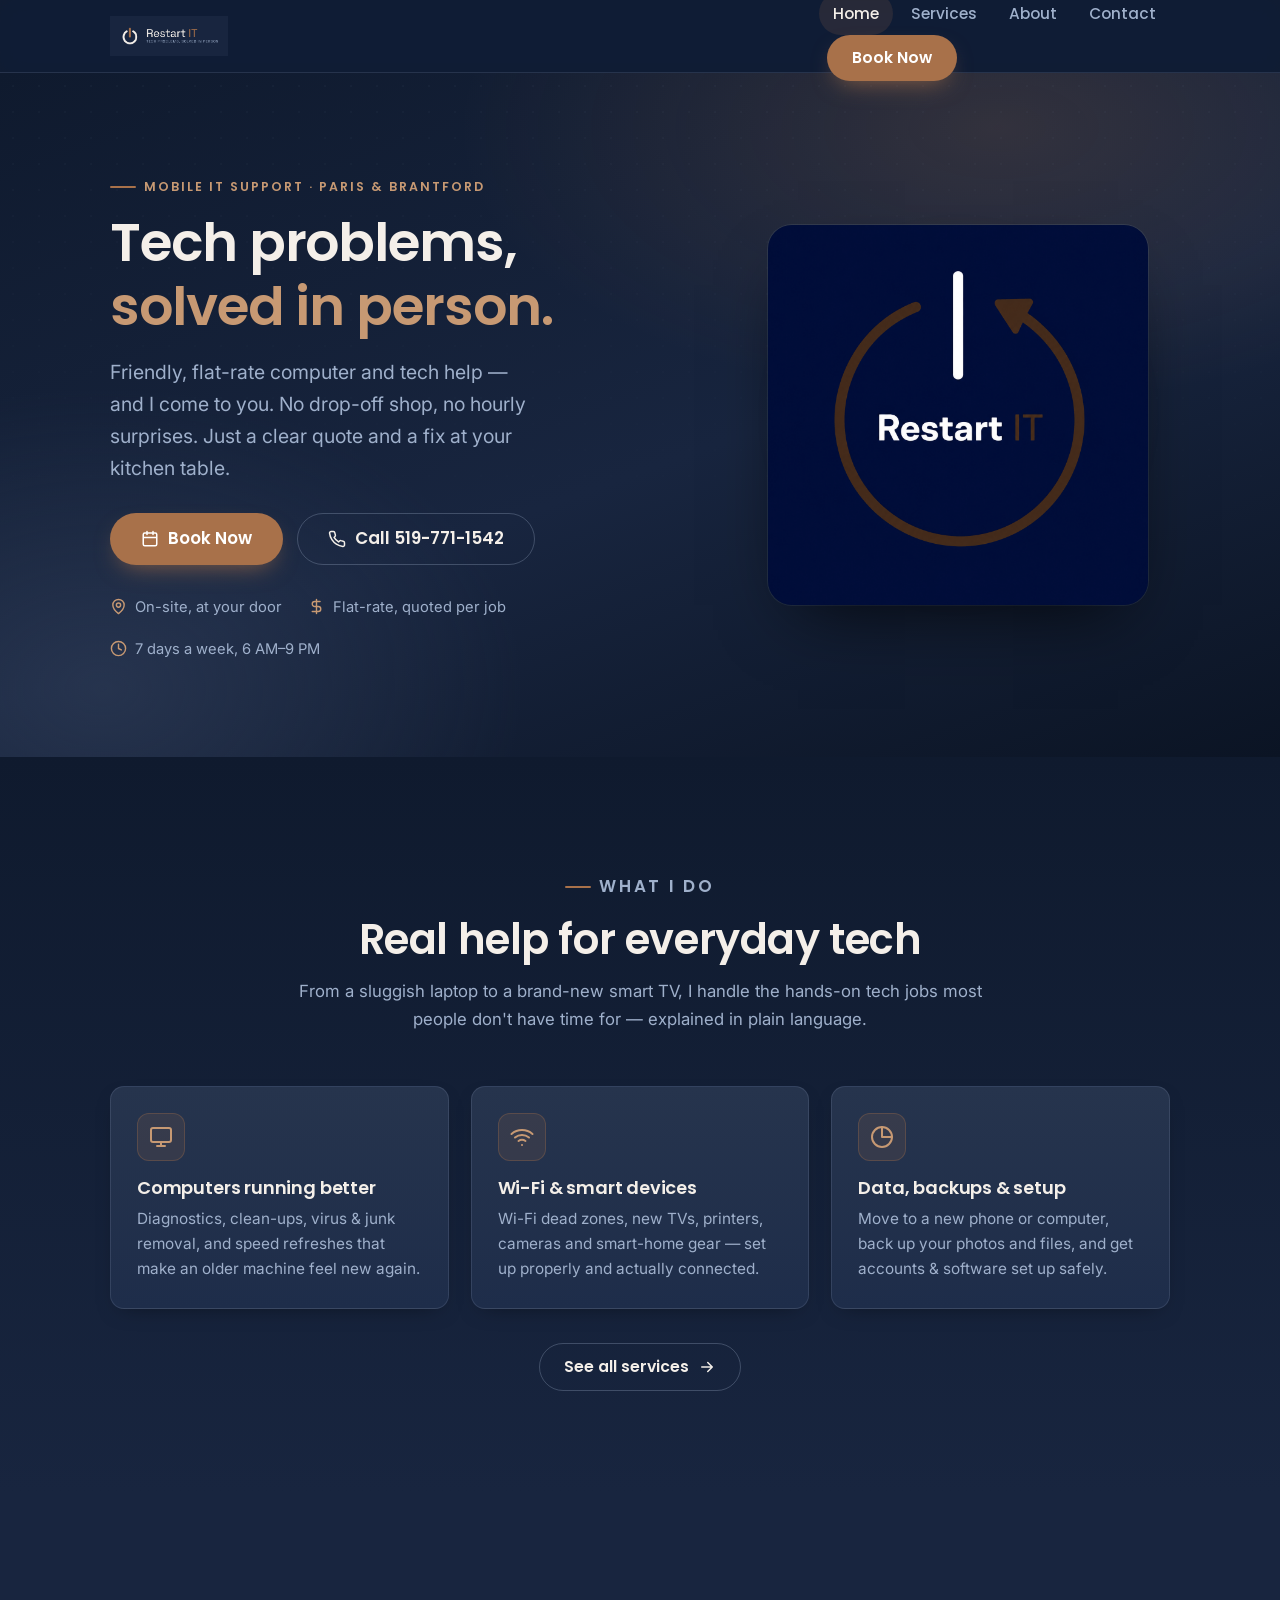
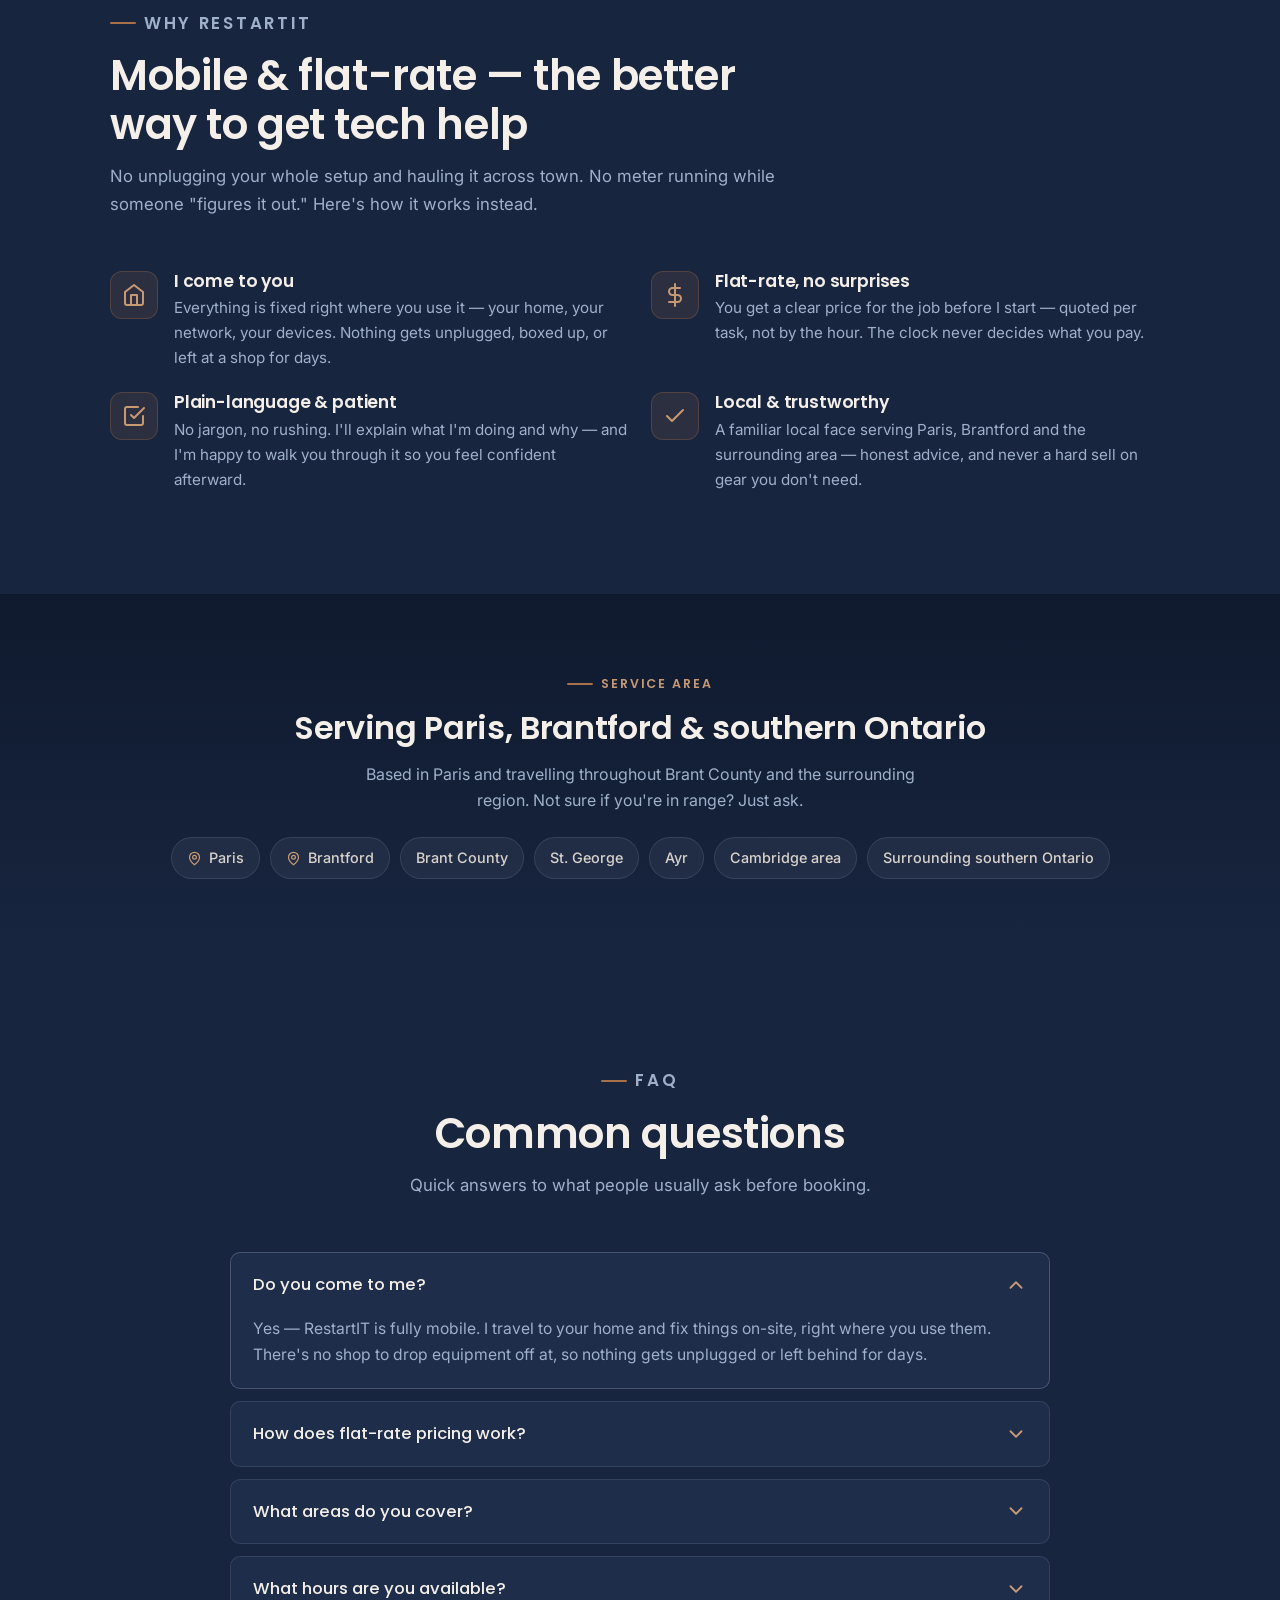
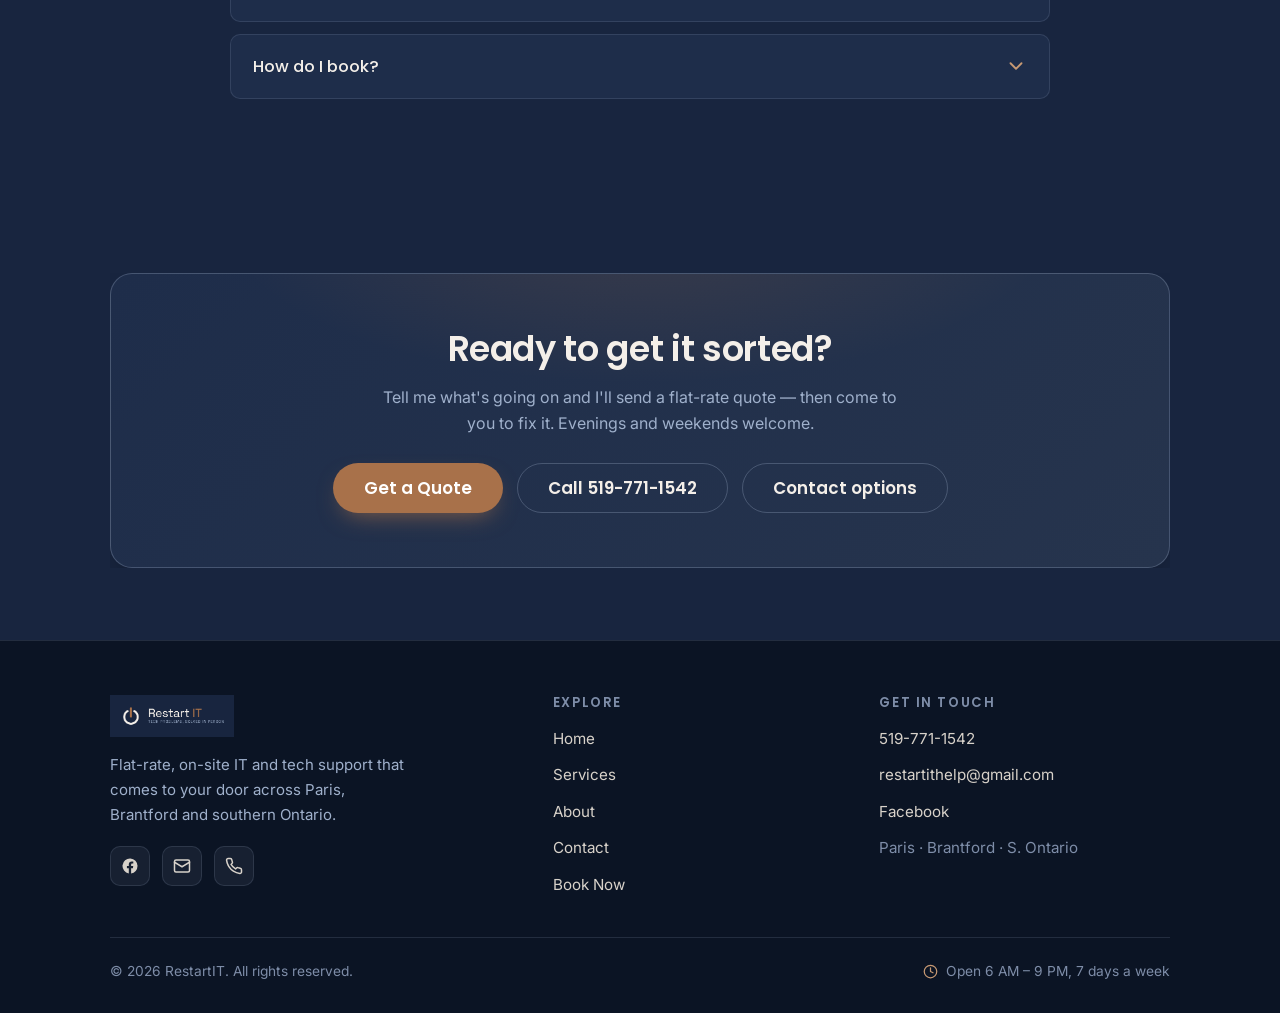
==== index.html @ b4e5be7c "Rebuild RestartIT as a responsive multi-page static site Expand the single-page placeholder into Hom" ====
<!DOCTYPE html>
<html lang="en">
<head>
  <meta charset="UTF-8" />
  <meta name="viewport" content="width=device-width, initial-scale=1.0" />
  <title>RestartIT — Mobile IT Support in Paris, Brantford &amp; Southern Ontario</title>
  <meta name="description" content="RestartIT brings flat-rate, on-site computer and tech help to your door across Paris, Brantford and southern Ontario. No drop-off shop — tech problems, solved in person." />
  <meta name="theme-color" content="#18253F" />
  <link rel="canonical" href="https://restartithelp.ca/" />

  <!-- Icons -->
  <link rel="icon" type="image/png" sizes="32x32" href="assets/favicon-32.png" />
  <link rel="icon" type="image/png" sizes="64x64" href="assets/favicon-64.png" />
  <link rel="apple-touch-icon" href="assets/apple-touch-icon.png" />

  <!-- Social -->
  <meta property="og:type" content="website" />
  <meta property="og:title" content="RestartIT — Tech problems, solved in person" />
  <meta property="og:description" content="Flat-rate, mobile IT support across Paris, Brantford and southern Ontario. I come to you." />
  <meta property="og:url" content="https://restartithelp.ca/" />
  <meta property="og:image" content="https://restartithelp.ca/assets/og-image.png" />
  <meta name="twitter:card" content="summary_large_image" />

  <!-- Fonts -->
  <link rel="preconnect" href="https://fonts.googleapis.com" />
  <link rel="preconnect" href="https://fonts.gstatic.com" crossorigin />
  <link href="https://fonts.googleapis.com/css2?family=Inter:wght@400;500;600&family=Poppins:wght@500;600;700&display=swap" rel="stylesheet" />

  <link rel="stylesheet" href="css/styles.css" />

  <!-- Local business structured data -->
  <script type="application/ld+json">
  {
    "@context": "https://schema.org",
    "@type": "LocalBusiness",
    "name": "RestartIT",
    "image": "https://restartithelp.ca/assets/og-image.png",
    "url": "https://restartithelp.ca/",
    "telephone": "+1-519-771-1542",
    "email": "restartithelp@gmail.com",
    "priceRange": "Flat-rate, quoted per job",
    "description": "Mobile, on-site residential IT and tech support serving Paris, Brantford and surrounding southern Ontario.",
    "areaServed": ["Paris, Ontario", "Brantford, Ontario", "Brant County", "Southern Ontario"],
    "openingHoursSpecification": {
      "@type": "OpeningHoursSpecification",
      "dayOfWeek": ["Monday","Tuesday","Wednesday","Thursday","Friday","Saturday","Sunday"],
      "opens": "06:00",
      "closes": "21:00"
    },
    "sameAs": ["https://www.facebook.com/profile.php?id=61590920739980"]
  }
  </script>
</head>
<body>
  <a class="skip-link" href="#main">Skip to content</a>

  <!-- ============ HEADER ============ -->
  <header class="site-header">
    <div class="container">
      <nav class="nav" data-nav aria-label="Primary">
        <a class="nav__brand" href="index.html" aria-label="RestartIT home">
          <img src="assets/logo-horizontal.png" alt="RestartIT" />
        </a>
        <button class="nav__toggle" aria-label="Toggle menu" aria-expanded="false" aria-controls="nav-menu">
          <svg class="icon-open" viewBox="0 0 24 24" fill="none" stroke="currentColor" stroke-width="2" stroke-linecap="round"><path d="M4 7h16M4 12h16M4 17h16"/></svg>
          <svg class="icon-close" viewBox="0 0 24 24" fill="none" stroke="currentColor" stroke-width="2" stroke-linecap="round"><path d="M6 6l12 12M18 6L6 18"/></svg>
        </button>
        <div class="nav__menu" id="nav-menu">
          <div class="nav__links">
            <a href="index.html" aria-current="page">Home</a>
            <a href="services.html">Services</a>
            <a href="about.html">About</a>
            <a href="contact.html">Contact</a>
          </div>
          <div class="nav__cta">
            <a class="btn btn--primary" href="https://forms.gle/L2N94EabjLBqyMtm6" target="_blank" rel="noopener">Book Now</a>
          </div>
        </div>
      </nav>
    </div>
  </header>

  <main id="main">
    <!-- ============ HERO ============ -->
    <section class="hero">
      <div class="container">
        <div class="hero__grid">
          <div class="hero__copy">
            <p class="eyebrow reveal">Mobile IT support · Paris &amp; Brantford</p>
            <h1 class="reveal" data-delay="1">Tech problems, <span class="accent">solved in person.</span></h1>
            <p class="hero__lead reveal" data-delay="2">
              Friendly, flat-rate computer and tech help — and I come to you.
              No drop-off shop, no hourly surprises. Just a clear quote and a fix at your kitchen table.
            </p>
            <div class="btn-row reveal" data-delay="2">
              <a class="btn btn--primary btn--lg" href="https://forms.gle/L2N94EabjLBqyMtm6" target="_blank" rel="noopener">
                <svg viewBox="0 0 24 24" fill="none" stroke="currentColor" stroke-width="2" stroke-linecap="round" stroke-linejoin="round"><path d="M8 2v4M16 2v4M3 10h18M5 4h14a2 2 0 0 1 2 2v13a2 2 0 0 1-2 2H5a2 2 0 0 1-2-2V6a2 2 0 0 1 2-2z"/></svg>
                Book Now
              </a>
              <a class="btn btn--ghost btn--lg" href="tel:+15197711542">
                <svg viewBox="0 0 24 24" fill="none" stroke="currentColor" stroke-width="2" stroke-linecap="round" stroke-linejoin="round"><path d="M22 16.9v3a2 2 0 0 1-2.2 2 19.8 19.8 0 0 1-8.6-3.1 19.5 19.5 0 0 1-6-6 19.8 19.8 0 0 1-3.1-8.7A2 2 0 0 1 4.1 2h3a2 2 0 0 1 2 1.7c.1 1 .4 1.9.7 2.8a2 2 0 0 1-.5 2.1L8.1 9.9a16 16 0 0 0 6 6l1.3-1.3a2 2 0 0 1 2.1-.4c.9.3 1.8.6 2.8.7a2 2 0 0 1 1.7 2z"/></svg>
                Call 519-771-1542
              </a>
            </div>
            <div class="hero__meta reveal" data-delay="3">
              <span><svg viewBox="0 0 24 24" fill="none" stroke="currentColor" stroke-width="2" stroke-linecap="round" stroke-linejoin="round"><path d="M20 10c0 6-8 12-8 12s-8-6-8-12a8 8 0 0 1 16 0z"/><circle cx="12" cy="10" r="3"/></svg> On-site, at your door</span>
              <span><svg viewBox="0 0 24 24" fill="none" stroke="currentColor" stroke-width="2" stroke-linecap="round" stroke-linejoin="round"><path d="M12 2v20M17 5H9.5a3.5 3.5 0 0 0 0 7h5a3.5 3.5 0 0 1 0 7H6"/></svg> Flat-rate, quoted per job</span>
              <span><svg viewBox="0 0 24 24" fill="none" stroke="currentColor" stroke-width="2" stroke-linecap="round" stroke-linejoin="round"><circle cx="12" cy="12" r="10"/><path d="M12 6v6l4 2"/></svg> 7 days a week, 6 AM–9 PM</span>
            </div>
          </div>
          <div class="hero__art reveal" data-delay="2">
            <div class="hero__logo">
              <img src="assets/logo-square.png" alt="RestartIT logo — a restart symbol around the words Restart IT" width="380" height="380" />
            </div>
          </div>
        </div>
      </div>
    </section>

    <!-- ============ WHAT I DO ============ -->
    <section class="section section--alt" id="what">
      <div class="container">
        <div class="section-head center reveal">
          <p class="eyebrow" style="justify-content:center">What I do</p>
          <h2>Real help for everyday tech</h2>
          <p>From a sluggish laptop to a brand-new smart TV, I handle the hands-on tech jobs most people don't have time for — explained in plain language.</p>
        </div>
        <div class="grid grid--3">
          <article class="card reveal">
            <div class="icon-badge"><svg viewBox="0 0 24 24" fill="none" stroke="currentColor" stroke-width="2" stroke-linecap="round" stroke-linejoin="round"><rect x="2" y="3" width="20" height="14" rx="2"/><path d="M8 21h8M12 17v4"/></svg></div>
            <h3>Computers running better</h3>
            <p>Diagnostics, clean-ups, virus &amp; junk removal, and speed refreshes that make an older machine feel new again.</p>
          </article>
          <article class="card reveal" data-delay="1">
            <div class="icon-badge"><svg viewBox="0 0 24 24" fill="none" stroke="currentColor" stroke-width="2" stroke-linecap="round" stroke-linejoin="round"><path d="M5 12.55a11 11 0 0 1 14 0M1.5 9a16 16 0 0 1 21 0M8.5 16a6 6 0 0 1 7 0M12 20h.01"/></svg></div>
            <h3>Wi-Fi &amp; smart devices</h3>
            <p>Wi-Fi dead zones, new TVs, printers, cameras and smart-home gear — set up properly and actually connected.</p>
          </article>
          <article class="card reveal" data-delay="2">
            <div class="icon-badge"><svg viewBox="0 0 24 24" fill="none" stroke="currentColor" stroke-width="2" stroke-linecap="round" stroke-linejoin="round"><path d="M12 2a10 10 0 1 0 10 10"/><path d="M22 12A10 10 0 0 0 12 2v10z"/></svg></div>
            <h3>Data, backups &amp; setup</h3>
            <p>Move to a new phone or computer, back up your photos and files, and get accounts &amp; software set up safely.</p>
          </article>
        </div>
        <div class="center" style="margin-top:34px">
          <a class="btn btn--ghost" href="services.html">See all services
            <svg viewBox="0 0 24 24" fill="none" stroke="currentColor" stroke-width="2" stroke-linecap="round" stroke-linejoin="round"><path d="M5 12h14M13 6l6 6-6 6"/></svg>
          </a>
        </div>
      </div>
    </section>

    <!-- ============ WHY MOBILE / FLAT-RATE ============ -->
    <section class="section" id="why">
      <div class="container">
        <div class="section-head reveal">
          <p class="eyebrow">Why RestartIT</p>
          <h2>Mobile &amp; flat-rate — the better way to get tech help</h2>
          <p>No unplugging your whole setup and hauling it across town. No meter running while someone "figures it out." Here's how it works instead.</p>
        </div>
        <div class="grid grid--2">
          <div class="feature reveal">
            <div class="icon-badge"><svg viewBox="0 0 24 24" fill="none" stroke="currentColor" stroke-width="2" stroke-linecap="round" stroke-linejoin="round"><path d="M3 9l9-7 9 7v11a2 2 0 0 1-2 2H5a2 2 0 0 1-2-2z"/><path d="M9 22V12h6v10"/></svg></div>
            <div>
              <h3>I come to you</h3>
              <p>Everything is fixed right where you use it — your home, your network, your devices. Nothing gets unplugged, boxed up, or left at a shop for days.</p>
            </div>
          </div>
          <div class="feature reveal" data-delay="1">
            <div class="icon-badge"><svg viewBox="0 0 24 24" fill="none" stroke="currentColor" stroke-width="2" stroke-linecap="round" stroke-linejoin="round"><path d="M12 1v22M17 5H9.5a3.5 3.5 0 0 0 0 7h5a3.5 3.5 0 0 1 0 7H6"/></svg></div>
            <div>
              <h3>Flat-rate, no surprises</h3>
              <p>You get a clear price for the job before I start — quoted per task, not by the hour. The clock never decides what you pay.</p>
            </div>
          </div>
          <div class="feature reveal">
            <div class="icon-badge"><svg viewBox="0 0 24 24" fill="none" stroke="currentColor" stroke-width="2" stroke-linecap="round" stroke-linejoin="round"><path d="M9 11l3 3L22 4"/><path d="M21 12v7a2 2 0 0 1-2 2H5a2 2 0 0 1-2-2V5a2 2 0 0 1 2-2h11"/></svg></div>
            <div>
              <h3>Plain-language &amp; patient</h3>
              <p>No jargon, no rushing. I'll explain what I'm doing and why — and I'm happy to walk you through it so you feel confident afterward.</p>
            </div>
          </div>
          <div class="feature reveal" data-delay="1">
            <div class="icon-badge"><svg viewBox="0 0 24 24" fill="none" stroke="currentColor" stroke-width="2" stroke-linecap="round" stroke-linejoin="round"><path d="M20 6L9 17l-5-5"/></svg></div>
            <div>
              <h3>Local &amp; trustworthy</h3>
              <p>A familiar local face serving Paris, Brantford and the surrounding area — honest advice, and never a hard sell on gear you don't need.</p>
            </div>
          </div>
        </div>
      </div>
    </section>

    <!-- ============ COVERAGE ============ -->
    <section class="section section--tight section--alt" id="coverage">
      <div class="container center">
        <p class="eyebrow reveal" style="justify-content:center">Service area</p>
        <h2 class="reveal" style="font-size:clamp(1.5rem,1.1rem + 1.6vw,2rem)">Serving Paris, Brantford &amp; southern Ontario</h2>
        <p class="reveal" style="color:var(--text-muted); max-width:56ch; margin:14px auto 24px">Based in Paris and travelling throughout Brant County and the surrounding region. Not sure if you're in range? Just ask.</p>
        <div class="chips reveal" style="justify-content:center">
          <span class="chip"><svg viewBox="0 0 24 24" fill="none" stroke="currentColor" stroke-width="2" stroke-linecap="round" stroke-linejoin="round"><path d="M20 10c0 6-8 12-8 12s-8-6-8-12a8 8 0 0 1 16 0z"/><circle cx="12" cy="10" r="3"/></svg>Paris</span>
          <span class="chip"><svg viewBox="0 0 24 24" fill="none" stroke="currentColor" stroke-width="2" stroke-linecap="round" stroke-linejoin="round"><path d="M20 10c0 6-8 12-8 12s-8-6-8-12a8 8 0 0 1 16 0z"/><circle cx="12" cy="10" r="3"/></svg>Brantford</span>
          <span class="chip">Brant County</span>
          <span class="chip">St. George</span>
          <span class="chip">Ayr</span>
          <span class="chip">Cambridge area</span>
          <span class="chip">Surrounding southern Ontario</span>
        </div>
      </div>
    </section>

    <!-- ============ FAQ ============ -->
    <section class="section" id="faq">
      <div class="container">
        <div class="section-head center reveal">
          <p class="eyebrow" style="justify-content:center">FAQ</p>
          <h2>Common questions</h2>
          <p>Quick answers to what people usually ask before booking.</p>
        </div>
        <div class="faq reveal">
          <details open>
            <summary>Do you come to me?
              <svg class="chev" viewBox="0 0 24 24" fill="none" stroke="currentColor" stroke-width="2" stroke-linecap="round" stroke-linejoin="round"><path d="M6 9l6 6 6-6"/></svg>
            </summary>
            <div class="faq__body">
              <p>Yes — RestartIT is fully mobile. I travel to your home and fix things on-site, right where you use them. There's no shop to drop equipment off at, so nothing gets unplugged or left behind for days.</p>
            </div>
          </details>
          <details>
            <summary>How does flat-rate pricing work?
              <svg class="chev" viewBox="0 0 24 24" fill="none" stroke="currentColor" stroke-width="2" stroke-linecap="round" stroke-linejoin="round"><path d="M6 9l6 6 6-6"/></svg>
            </summary>
            <div class="faq__body">
              <p>Every job is quoted as a flat rate up front, based on the task — not an hourly meter. You'll know the price before any work begins, so there are no surprises on the bill. Tell me what's going on and I'll give you a clear quote.</p>
            </div>
          </details>
          <details>
            <summary>What areas do you cover?
              <svg class="chev" viewBox="0 0 24 24" fill="none" stroke="currentColor" stroke-width="2" stroke-linecap="round" stroke-linejoin="round"><path d="M6 9l6 6 6-6"/></svg>
            </summary>
            <div class="faq__body">
              <p>I'm based in Paris and serve Brantford, Brant County and the surrounding southern Ontario region. If you're a little outside that area, reach out anyway — I'm often able to travel a bit further.</p>
            </div>
          </details>
          <details>
            <summary>What hours are you available?
              <svg class="chev" viewBox="0 0 24 24" fill="none" stroke="currentColor" stroke-width="2" stroke-linecap="round" stroke-linejoin="round"><path d="M6 9l6 6 6-6"/></svg>
            </summary>
            <div class="faq__body">
              <p>I'm available 6 AM to 9 PM, seven days a week, including evenings and weekends. Send your request any time and I'll get back to you to arrange a visit that suits your schedule.</p>
            </div>
          </details>
          <details>
            <summary>How do I book?
              <svg class="chev" viewBox="0 0 24 24" fill="none" stroke="currentColor" stroke-width="2" stroke-linecap="round" stroke-linejoin="round"><path d="M6 9l6 6 6-6"/></svg>
            </summary>
            <div class="faq__body">
              <p>The fastest way is the <a href="https://forms.gle/L2N94EabjLBqyMtm6" target="_blank" rel="noopener">online booking form</a> — tell me what you need and I'll follow up with a quote and a time. Prefer to talk? Call or text <a href="tel:+15197711542">519-771-1542</a>, or email <a href="mailto:restartithelp@gmail.com">restartithelp@gmail.com</a>.</p>
            </div>
          </details>
        </div>
      </div>
    </section>

    <!-- ============ CTA BAND ============ -->
    <section class="section section--tight">
      <div class="container">
        <div class="cta-band reveal">
          <div class="cta-band__inner">
            <h2>Ready to get it sorted?</h2>
            <p>Tell me what's going on and I'll send a flat-rate quote — then come to you to fix it. Evenings and weekends welcome.</p>
            <div class="btn-row">
              <a class="btn btn--primary btn--lg" href="https://forms.gle/L2N94EabjLBqyMtm6" target="_blank" rel="noopener">Get a Quote</a>
              <a class="btn btn--ghost btn--lg" href="tel:+15197711542">Call 519-771-1542</a>
              <a class="btn btn--ghost btn--lg" href="contact.html">Contact options</a>
            </div>
          </div>
        </div>
      </div>
    </section>
  </main>

  <!-- ============ FOOTER ============ -->
  <footer class="site-footer">
    <div class="container">
      <div class="footer-grid">
        <div class="footer-brand">
          <img src="assets/logo-horizontal.png" alt="RestartIT" />
          <p>Flat-rate, on-site IT and tech support that comes to your door across Paris, Brantford and southern Ontario.</p>
          <div class="footer-social">
            <a href="https://www.facebook.com/profile.php?id=61590920739980" target="_blank" rel="noopener" aria-label="RestartIT on Facebook">
              <svg viewBox="0 0 24 24" fill="currentColor"><path d="M22 12a10 10 0 1 0-11.6 9.9v-7H7.9V12h2.5V9.8c0-2.5 1.5-3.9 3.8-3.9 1.1 0 2.2.2 2.2.2v2.5h-1.3c-1.2 0-1.6.8-1.6 1.6V12h2.8l-.4 2.9h-2.4v7A10 10 0 0 0 22 12z"/></svg>
            </a>
            <a href="mailto:restartithelp@gmail.com" aria-label="Email RestartIT">
              <svg viewBox="0 0 24 24" fill="none" stroke="currentColor" stroke-width="2" stroke-linecap="round" stroke-linejoin="round"><rect x="2" y="4" width="20" height="16" rx="2"/><path d="m2 7 10 6 10-6"/></svg>
            </a>
            <a href="tel:+15197711542" aria-label="Call RestartIT">
              <svg viewBox="0 0 24 24" fill="none" stroke="currentColor" stroke-width="2" stroke-linecap="round" stroke-linejoin="round"><path d="M22 16.9v3a2 2 0 0 1-2.2 2 19.8 19.8 0 0 1-8.6-3.1 19.5 19.5 0 0 1-6-6 19.8 19.8 0 0 1-3.1-8.7A2 2 0 0 1 4.1 2h3a2 2 0 0 1 2 1.7c.1 1 .4 1.9.7 2.8a2 2 0 0 1-.5 2.1L8.1 9.9a16 16 0 0 0 6 6l1.3-1.3a2 2 0 0 1 2.1-.4c.9.3 1.8.6 2.8.7a2 2 0 0 1 1.7 2z"/></svg>
            </a>
          </div>
        </div>
        <div class="footer-col">
          <h4>Explore</h4>
          <ul>
            <li><a href="index.html">Home</a></li>
            <li><a href="services.html">Services</a></li>
            <li><a href="about.html">About</a></li>
            <li><a href="contact.html">Contact</a></li>
            <li><a href="https://forms.gle/L2N94EabjLBqyMtm6" target="_blank" rel="noopener">Book Now</a></li>
          </ul>
        </div>
        <div class="footer-col">
          <h4>Get in touch</h4>
          <ul>
            <li><a href="tel:+15197711542">519-771-1542</a></li>
            <li><a href="mailto:restartithelp@gmail.com">restartithelp@gmail.com</a></li>
            <li><a href="https://www.facebook.com/profile.php?id=61590920739980" target="_blank" rel="noopener">Facebook</a></li>
            <li><span class="muted">Paris · Brantford · S. Ontario</span></li>
          </ul>
        </div>
      </div>
      <div class="footer-bottom">
        <span>&copy; <span data-year>2026</span> RestartIT. All rights reserved.</span>
        <span class="footer-hours">
          <svg viewBox="0 0 24 24" fill="none" stroke="currentColor" stroke-width="2" stroke-linecap="round" stroke-linejoin="round"><circle cx="12" cy="12" r="10"/><path d="M12 6v6l4 2"/></svg>
          Open 6 AM – 9 PM, 7 days a week
        </span>
      </div>
    </div>
  </footer>

  <script src="js/main.js" defer></script>
</body>
</html>
---- css/styles.css ----
/* ==========================================================================
   RestartIT — shared design system
   Palette sampled from brand assets:
   navy #18253F · cream #F4EFE9 · copper #A8714A · steel #9FB0CB · deep #010E3A
   ========================================================================== */

:root {
  /* Brand */
  --navy:        #18253F;
  --navy-deep:   #0F1A2E;
  --navy-900:    #0B1424;
  --navy-700:    #1E2D4A;
  --navy-600:    #26344D;
  --navy-500:    #32405B;
  --cream:       #F4EFE9;
  --cream-dim:   #D8D2CA;
  --brown:       #A8714A;
  --brown-600:   #905E3A;
  --brown-300:   #C79973;
  --steel:       #9FB0CB;
  --steel-dim:   #7E8DA8;

  /* Semantic */
  --bg:          var(--navy);
  --surface:     var(--navy-600);
  --surface-2:   var(--navy-700);
  --text:        var(--cream);
  --text-muted:  var(--steel);
  --accent:      var(--brown);
  --border:      rgba(159, 176, 203, 0.16);
  --border-strong: rgba(159, 176, 203, 0.30);

  /* Typography */
  --font-head: "Poppins", "Segoe UI", system-ui, -apple-system, sans-serif;
  --font-body: "Inter", "Segoe UI", system-ui, -apple-system, sans-serif;

  /* Layout */
  --container: 1140px;
  --radius:    14px;
  --radius-sm: 10px;
  --radius-lg: 22px;
  --shadow:    0 18px 40px -18px rgba(0, 0, 0, 0.55);
  --shadow-sm: 0 8px 22px -12px rgba(0, 0, 0, 0.5);
  --ring:      0 0 0 3px rgba(199, 153, 115, 0.45);
  --header-h:  72px;
  --ease:      cubic-bezier(0.22, 0.61, 0.36, 1);
}

/* ---------- Reset ---------- */
*, *::before, *::after { box-sizing: border-box; }
* { margin: 0; }
html { scroll-behavior: smooth; -webkit-text-size-adjust: 100%; scroll-padding-top: calc(var(--header-h) + 16px); }
body {
  font-family: var(--font-body);
  background: var(--bg);
  color: var(--text);
  line-height: 1.65;
  font-size: 1rem;
  -webkit-font-smoothing: antialiased;
  text-rendering: optimizeLegibility;
  overflow-x: hidden;
}
img, svg { display: block; max-width: 100%; }
a { color: var(--brown-300); text-decoration: none; transition: color 0.2s var(--ease); }
a:hover { color: var(--cream); }
ul { padding: 0; list-style: none; }
h1, h2, h3, h4 { font-family: var(--font-head); font-weight: 600; line-height: 1.18; letter-spacing: -0.01em; }
:focus-visible { outline: none; box-shadow: var(--ring); border-radius: 6px; }

/* ---------- Layout helpers ---------- */
.container { width: 100%; max-width: var(--container); margin-inline: auto; padding-inline: clamp(20px, 5vw, 40px); }
.section { padding-block: clamp(56px, 8vw, 104px); }
.section--tight { padding-block: clamp(40px, 6vw, 72px); }
.section--alt { background: linear-gradient(180deg, var(--navy-deep), var(--navy)); }
.center { text-align: center; }
.skip-link {
  position: absolute; left: 12px; top: -60px; z-index: 200;
  background: var(--brown); color: #fff; padding: 10px 18px; border-radius: 8px; font-weight: 600;
  transition: top 0.2s var(--ease);
}
.skip-link:focus { top: 12px; color: #fff; }

/* ---------- Eyebrow / section headings ---------- */
.eyebrow {
  display: inline-flex; align-items: center; gap: 8px;
  font-family: var(--font-head); font-weight: 600; font-size: 0.78rem;
  letter-spacing: 0.16em; text-transform: uppercase; color: var(--brown-300);
  margin-bottom: 14px;
}
.eyebrow::before { content: ""; width: 26px; height: 2px; background: var(--brown); border-radius: 2px; }
.section-head { max-width: 720px; margin-bottom: clamp(32px, 5vw, 52px); }
.section-head.center { margin-inline: auto; }
.section-head h2 { font-size: clamp(1.7rem, 1.1rem + 2.6vw, 2.6rem); }
.section-head p { color: var(--text-muted); margin-top: 14px; font-size: 1.05rem; }

/* ---------- Buttons ---------- */
.btn {
  --btn-bg: var(--brown);
  display: inline-flex; align-items: center; justify-content: center; gap: 9px;
  font-family: var(--font-head); font-weight: 600; font-size: 0.98rem; line-height: 1;
  padding: 14px 24px; border-radius: 999px; border: 1.5px solid transparent;
  cursor: pointer; transition: transform 0.18s var(--ease), background 0.2s var(--ease), box-shadow 0.2s var(--ease), border-color 0.2s var(--ease);
  white-space: nowrap;
}
.btn svg { width: 18px; height: 18px; }
.btn--primary { background: var(--btn-bg); color: #fff; box-shadow: 0 10px 24px -10px rgba(168, 113, 74, 0.8); }
.btn--primary:hover { background: var(--brown-600); color: #fff; transform: translateY(-2px); }
.btn--ghost { background: transparent; color: var(--cream); border-color: var(--border-strong); }
.btn--ghost:hover { color: var(--cream); border-color: var(--brown-300); background: rgba(255,255,255,0.04); transform: translateY(-2px); }
.btn--solid-cream { background: var(--cream); color: var(--navy); }
.btn--solid-cream:hover { background: #fff; color: var(--navy); transform: translateY(-2px); }
.btn--block { width: 100%; }
.btn--lg { padding: 16px 30px; font-size: 1.05rem; }
.btn-row { display: flex; flex-wrap: wrap; gap: 14px; }

/* ---------- Header / nav ---------- */
.site-header {
  position: sticky; top: 0; z-index: 100;
  background: rgba(15, 26, 46, 0.72);
  backdrop-filter: saturate(140%) blur(12px);
  -webkit-backdrop-filter: saturate(140%) blur(12px);
  border-bottom: 1px solid var(--border);
}
.nav { display: flex; align-items: center; justify-content: space-between; height: var(--header-h); }
.nav__brand { display: inline-flex; align-items: center; }
.nav__brand img { height: 40px; width: auto; }
.nav__links { display: flex; align-items: center; gap: 4px; }
.nav__links a {
  font-family: var(--font-head); font-weight: 500; font-size: 0.96rem; color: var(--steel);
  padding: 9px 14px; border-radius: 999px; transition: color 0.2s var(--ease), background 0.2s var(--ease);
}
.nav__links a:hover { color: var(--cream); background: rgba(255,255,255,0.05); }
.nav__links a[aria-current="page"] { color: var(--cream); background: rgba(168,113,74,0.16); }
.nav__cta { margin-left: 8px; }
.nav__toggle {
  display: none; background: transparent; border: 1px solid var(--border-strong);
  width: 44px; height: 44px; border-radius: 10px; cursor: pointer; padding: 0;
  color: var(--cream); align-items: center; justify-content: center;
}
.nav__toggle svg { width: 22px; height: 22px; }
.nav__toggle .icon-close { display: none; }
.nav[data-open="true"] .nav__toggle .icon-open { display: none; }
.nav[data-open="true"] .nav__toggle .icon-close { display: block; }

@media (max-width: 860px) {
  .nav__toggle { display: inline-flex; }
  .nav__menu {
    position: fixed; inset: var(--header-h) 0 auto 0;
    background: var(--navy-deep); border-bottom: 1px solid var(--border);
    flex-direction: column; align-items: stretch; gap: 6px;
    padding: 18px clamp(20px, 5vw, 40px) 26px;
    transform: translateY(-12px); opacity: 0; pointer-events: none;
    transition: opacity 0.22s var(--ease), transform 0.22s var(--ease);
    box-shadow: var(--shadow);
  }
  .nav[data-open="true"] .nav__menu { transform: translateY(0); opacity: 1; pointer-events: auto; }
  .nav__links { flex-direction: column; align-items: stretch; gap: 2px; }
  .nav__links a { padding: 13px 16px; font-size: 1.05rem; }
  .nav__cta { margin: 10px 0 0; }
  .nav__cta .btn { width: 100%; }
}

/* ---------- Hero ---------- */
.hero { position: relative; overflow: hidden; padding-block: clamp(48px, 8vw, 96px); }
.hero::before {
  content: ""; position: absolute; inset: 0; z-index: -2;
  background:
    radial-gradient(900px 460px at 78% 8%, rgba(168,113,74,0.20), transparent 60%),
    radial-gradient(700px 500px at 8% 90%, rgba(50,64,91,0.55), transparent 60%),
    linear-gradient(160deg, var(--navy-deep) 0%, var(--navy) 55%, var(--navy-900) 100%);
}
.hero::after {
  content: ""; position: absolute; inset: 0; z-index: -1; opacity: 0.5;
  background-image: radial-gradient(rgba(159,176,203,0.08) 1px, transparent 1px);
  background-size: 26px 26px; mask-image: linear-gradient(180deg, #000, transparent 75%);
  -webkit-mask-image: linear-gradient(180deg, #000, transparent 75%);
}
.hero__grid {
  display: grid; grid-template-columns: 1.15fr 0.85fr; gap: clamp(28px, 5vw, 64px); align-items: center;
}
.hero__banner { margin-bottom: 22px; }
.hero__banner img { width: min(440px, 90%); height: auto; }
.hero h1 {
  font-size: clamp(2.05rem, 1.2rem + 3.6vw, 3.35rem); letter-spacing: -0.02em;
}
.hero h1 .accent { color: var(--brown-300); }
.hero__lead { color: var(--steel); font-size: clamp(1.05rem, 1rem + 0.4vw, 1.22rem); margin: 18px 0 8px; max-width: 36ch; }
.hero .btn-row { margin-top: 28px; }
.hero__meta { display: flex; flex-wrap: wrap; gap: 18px 26px; margin-top: 30px; color: var(--steel); font-size: 0.92rem; }
.hero__meta span { display: inline-flex; align-items: center; gap: 8px; }
.hero__meta svg { width: 17px; height: 17px; color: var(--brown-300); flex: none; }
.hero__art { display: flex; justify-content: center; }
.hero__logo {
  position: relative; width: min(380px, 78vw); aspect-ratio: 1; border-radius: 28px;
  display: grid; place-items: center;
}
.hero__logo::before {
  content: ""; position: absolute; inset: -8%; border-radius: 50%;
  background: radial-gradient(circle, rgba(168,113,74,0.34), transparent 62%);
  filter: blur(10px); z-index: 0;
}
.hero__logo img {
  position: relative; z-index: 1; width: 100%; border-radius: 24px;
  box-shadow: 0 30px 70px -30px rgba(0,0,0,0.8), 0 0 0 1px rgba(159,176,203,0.12);
}

@media (max-width: 880px) {
  .hero__grid { grid-template-columns: 1fr; text-align: center; }
  .hero__lead { margin-inline: auto; }
  .hero .btn-row, .hero__meta { justify-content: center; }
  .hero__banner img { margin-inline: auto; }
  .hero__art { order: -1; }
  .hero__logo { width: min(280px, 64vw); }
}

/* ---------- Generic cards & grids ---------- */
.grid { display: grid; gap: 22px; }
.grid--3 { grid-template-columns: repeat(3, 1fr); }
.grid--2 { grid-template-columns: repeat(2, 1fr); }
.grid--4 { grid-template-columns: repeat(4, 1fr); }
@media (max-width: 980px) { .grid--3, .grid--4 { grid-template-columns: repeat(2, 1fr); } }
@media (max-width: 620px) { .grid--2, .grid--3, .grid--4 { grid-template-columns: 1fr; } }

.card {
  background: linear-gradient(180deg, var(--navy-600), var(--navy-700));
  border: 1px solid var(--border); border-radius: var(--radius);
  padding: 26px; box-shadow: var(--shadow-sm);
  transition: transform 0.22s var(--ease), border-color 0.22s var(--ease), box-shadow 0.22s var(--ease);
  height: 100%;
}
.card:hover { transform: translateY(-4px); border-color: var(--border-strong); box-shadow: var(--shadow); }
.card h3 { font-size: 1.12rem; margin-bottom: 8px; }
.card p { color: var(--text-muted); font-size: 0.96rem; }

.icon-badge {
  width: 48px; height: 48px; border-radius: 12px; display: grid; place-items: center;
  background: rgba(168,113,74,0.14); border: 1px solid rgba(168,113,74,0.30);
  color: var(--brown-300); margin-bottom: 16px;
}
.icon-badge svg { width: 24px; height: 24px; }

/* ---------- Feature / why row ---------- */
.feature { display: flex; gap: 16px; align-items: flex-start; }
.feature .icon-badge { flex: none; margin-bottom: 0; }
.feature h3 { font-size: 1.08rem; margin-bottom: 4px; }
.feature p { color: var(--text-muted); font-size: 0.95rem; }

/* ---------- Pill / chips ---------- */
.chips { display: flex; flex-wrap: wrap; gap: 10px; }
.chip {
  display: inline-flex; align-items: center; gap: 7px;
  background: rgba(159,176,203,0.08); border: 1px solid var(--border);
  color: var(--cream-dim); padding: 8px 15px; border-radius: 999px; font-size: 0.9rem; font-weight: 500;
}
.chip svg { width: 15px; height: 15px; color: var(--brown-300); }

/* ---------- Tier label ---------- */
.tier-head { display: flex; align-items: baseline; gap: 14px; flex-wrap: wrap; margin-bottom: 22px; }
.tier-head h2 { font-size: clamp(1.4rem, 1.1rem + 1.4vw, 1.9rem); }
.tier-head .tier-tag {
  font-family: var(--font-head); font-size: 0.72rem; font-weight: 600; letter-spacing: 0.12em; text-transform: uppercase;
  color: var(--brown-300); background: rgba(168,113,74,0.12); border: 1px solid rgba(168,113,74,0.3);
  padding: 5px 12px; border-radius: 999px;
}
.tier-head p { color: var(--text-muted); width: 100%; max-width: 60ch; }

/* Service card with checklist */
.service-card ul { margin-top: 14px; display: grid; gap: 9px; }
.service-card li { display: flex; gap: 10px; align-items: flex-start; color: var(--cream-dim); font-size: 0.93rem; }
.service-card li svg { width: 17px; height: 17px; color: var(--brown-300); flex: none; margin-top: 3px; }

/* Add-on small list */
.addon-list { display: grid; gap: 12px; }
.addon {
  display: flex; gap: 14px; align-items: center;
  background: var(--navy-700); border: 1px solid var(--border); border-radius: var(--radius-sm);
  padding: 16px 20px; transition: border-color 0.2s var(--ease), transform 0.2s var(--ease);
}
.addon:hover { border-color: var(--border-strong); transform: translateX(3px); }
.addon .icon-badge { margin-bottom: 0; flex: none; width: 42px; height: 42px; }
.addon h3 { font-size: 1.02rem; }
.addon p { color: var(--text-muted); font-size: 0.9rem; }

/* ---------- Banner / CTA strip ---------- */
.cta-band { position: relative; overflow: hidden; }
.cta-band__inner {
  background: linear-gradient(135deg, var(--navy-700), var(--navy-600));
  border: 1px solid var(--border-strong); border-radius: var(--radius-lg);
  padding: clamp(30px, 5vw, 54px); text-align: center; position: relative; overflow: hidden;
  box-shadow: var(--shadow);
}
.cta-band__inner::before {
  content: ""; position: absolute; inset: 0; z-index: 0; opacity: 0.9;
  background: radial-gradient(600px 240px at 50% -20%, rgba(168,113,74,0.22), transparent 70%);
}
.cta-band__inner > * { position: relative; z-index: 1; }
.cta-band h2 { font-size: clamp(1.5rem, 1.1rem + 1.8vw, 2.2rem); }
.cta-band p { color: var(--steel); max-width: 52ch; margin: 14px auto 26px; }
.cta-band .btn-row { justify-content: center; }

/* ---------- FAQ (native details) ---------- */
.faq { display: grid; gap: 12px; max-width: 820px; margin-inline: auto; }
.faq details {
  background: var(--navy-700); border: 1px solid var(--border); border-radius: var(--radius-sm);
  overflow: hidden; transition: border-color 0.2s var(--ease);
}
.faq details[open] { border-color: var(--border-strong); }
.faq summary {
  display: flex; align-items: center; justify-content: space-between; gap: 16px;
  cursor: pointer; padding: 18px 22px; font-family: var(--font-head); font-weight: 500; font-size: 1.04rem;
  color: var(--cream); list-style: none;
}
.faq summary::-webkit-details-marker { display: none; }
.faq summary .chev {
  flex: none; width: 22px; height: 22px; color: var(--brown-300);
  transition: transform 0.25s var(--ease);
}
.faq details[open] summary .chev { transform: rotate(180deg); }
.faq .faq__body { padding: 0 22px 20px; color: var(--text-muted); font-size: 0.98rem; }
.faq .faq__body p + p { margin-top: 10px; }

/* ---------- Contact ---------- */
.contact-grid { display: grid; grid-template-columns: 0.9fr 1.1fr; gap: clamp(24px, 4vw, 44px); align-items: start; }
@media (max-width: 880px) { .contact-grid { grid-template-columns: 1fr; } }
.contact-list { display: grid; gap: 14px; }
.contact-item {
  display: flex; gap: 16px; align-items: center;
  background: var(--navy-700); border: 1px solid var(--border); border-radius: var(--radius-sm);
  padding: 18px 20px; transition: border-color 0.2s var(--ease), transform 0.2s var(--ease);
}
.contact-item:hover { border-color: var(--border-strong); transform: translateY(-2px); }
.contact-item .icon-badge { margin-bottom: 0; flex: none; }
.contact-item .label { font-size: 0.78rem; letter-spacing: 0.08em; text-transform: uppercase; color: var(--steel-dim); }
.contact-item .value { font-family: var(--font-head); font-weight: 500; color: var(--cream); font-size: 1.05rem; word-break: break-word; }
.contact-item a.value:hover { color: var(--brown-300); }
.form-embed {
  background: var(--navy-700); border: 1px solid var(--border); border-radius: var(--radius);
  padding: 10px; box-shadow: var(--shadow-sm);
}
.form-embed iframe { width: 100%; border: 0; border-radius: var(--radius-sm); display: block; min-height: 760px; background: #fff; }
.form-fallback { text-align: center; padding: 22px; color: var(--text-muted); font-size: 0.92rem; }

/* ---------- About / Team ---------- */
.prose { max-width: 760px; }
.prose p { color: var(--cream-dim); margin-top: 16px; font-size: 1.05rem; }
.prose p:first-child { margin-top: 0; }
.value-grid { margin-top: 30px; }
.team-grid { display: grid; grid-template-columns: repeat(2, 1fr); gap: 24px; }
@media (max-width: 720px) { .team-grid { grid-template-columns: 1fr; } }
.profile { text-align: center; padding: 32px 26px; }
.profile__photo {
  width: 132px; height: 132px; border-radius: 50%; margin: 0 auto 20px;
  background: radial-gradient(circle at 50% 35%, var(--navy-500), var(--navy-900));
  border: 2px solid var(--border-strong); display: grid; place-items: center; overflow: hidden;
  color: var(--steel);
}
.profile__photo svg { width: 58px; height: 58px; opacity: 0.7; }
.profile__photo img { width: 100%; height: 100%; object-fit: cover; }
.profile h3 { font-size: 1.25rem; }
.profile .role { color: var(--brown-300); font-family: var(--font-head); font-weight: 500; font-size: 0.92rem; letter-spacing: 0.04em; margin-top: 4px; }
.profile .bio { color: var(--text-muted); margin-top: 14px; font-size: 0.96rem; }
.placeholder-note {
  display: inline-block; margin-top: 16px; font-size: 0.78rem; color: var(--steel-dim);
  background: rgba(159,176,203,0.07); border: 1px dashed var(--border-strong); border-radius: 8px; padding: 6px 12px;
}

/* ---------- Page hero (inner pages) ---------- */
.page-hero { position: relative; overflow: hidden; padding-block: clamp(46px, 7vw, 84px); }
.page-hero::before {
  content: ""; position: absolute; inset: 0; z-index: -1;
  background:
    radial-gradient(700px 320px at 80% -10%, rgba(168,113,74,0.16), transparent 60%),
    linear-gradient(160deg, var(--navy-deep), var(--navy));
}
.page-hero h1 { font-size: clamp(2rem, 1.3rem + 2.8vw, 3rem); }
.page-hero p { color: var(--steel); margin-top: 14px; font-size: 1.1rem; max-width: 60ch; }
.breadcrumb { font-size: 0.85rem; color: var(--steel-dim); margin-bottom: 14px; }
.breadcrumb a { color: var(--steel); }

/* ---------- Footer ---------- */
.site-footer { background: var(--navy-900); border-top: 1px solid var(--border); padding-block: 54px 30px; }
.footer-grid { display: grid; grid-template-columns: 1.4fr 1fr 1fr; gap: 36px; }
@media (max-width: 760px) { .footer-grid { grid-template-columns: 1fr; gap: 30px; } }
.footer-brand img { height: 42px; margin-bottom: 16px; }
.footer-brand p { color: var(--steel); font-size: 0.94rem; max-width: 34ch; }
.footer-col h4 { font-size: 0.82rem; letter-spacing: 0.12em; text-transform: uppercase; color: var(--steel-dim); margin-bottom: 14px; }
.footer-col ul { display: grid; gap: 10px; }
.footer-col a, .footer-col span { color: var(--cream-dim); font-size: 0.95rem; }
.footer-col a:hover { color: var(--brown-300); }
.footer-col .muted { color: var(--steel-dim); }
.footer-social { display: flex; gap: 12px; margin-top: 18px; }
.footer-social a {
  width: 40px; height: 40px; border-radius: 10px; display: grid; place-items: center;
  background: rgba(159,176,203,0.08); border: 1px solid var(--border); color: var(--cream-dim);
  transition: all 0.2s var(--ease);
}
.footer-social a:hover { color: #fff; border-color: var(--brown-300); background: rgba(168,113,74,0.18); transform: translateY(-2px); }
.footer-social svg { width: 18px; height: 18px; }
.footer-bottom {
  margin-top: 40px; padding-top: 22px; border-top: 1px solid var(--border);
  display: flex; flex-wrap: wrap; gap: 10px 20px; justify-content: space-between; align-items: center;
  color: var(--steel-dim); font-size: 0.86rem;
}
.footer-hours { display: inline-flex; align-items: center; gap: 8px; }
.footer-hours svg { width: 15px; height: 15px; color: var(--brown-300); }

/* ---------- Scroll reveal ---------- */
.reveal { opacity: 0; transform: translateY(22px); transition: opacity 0.6s var(--ease), transform 0.6s var(--ease); }
.reveal.is-visible { opacity: 1; transform: none; }
.reveal[data-delay="1"] { transition-delay: 0.08s; }
.reveal[data-delay="2"] { transition-delay: 0.16s; }
.reveal[data-delay="3"] { transition-delay: 0.24s; }

@media (prefers-reduced-motion: reduce) {
  html { scroll-behavior: auto; }
  *, *::before, *::after { animation-duration: 0.001ms !important; transition-duration: 0.001ms !important; }
  .reveal { opacity: 1; transform: none; }
}
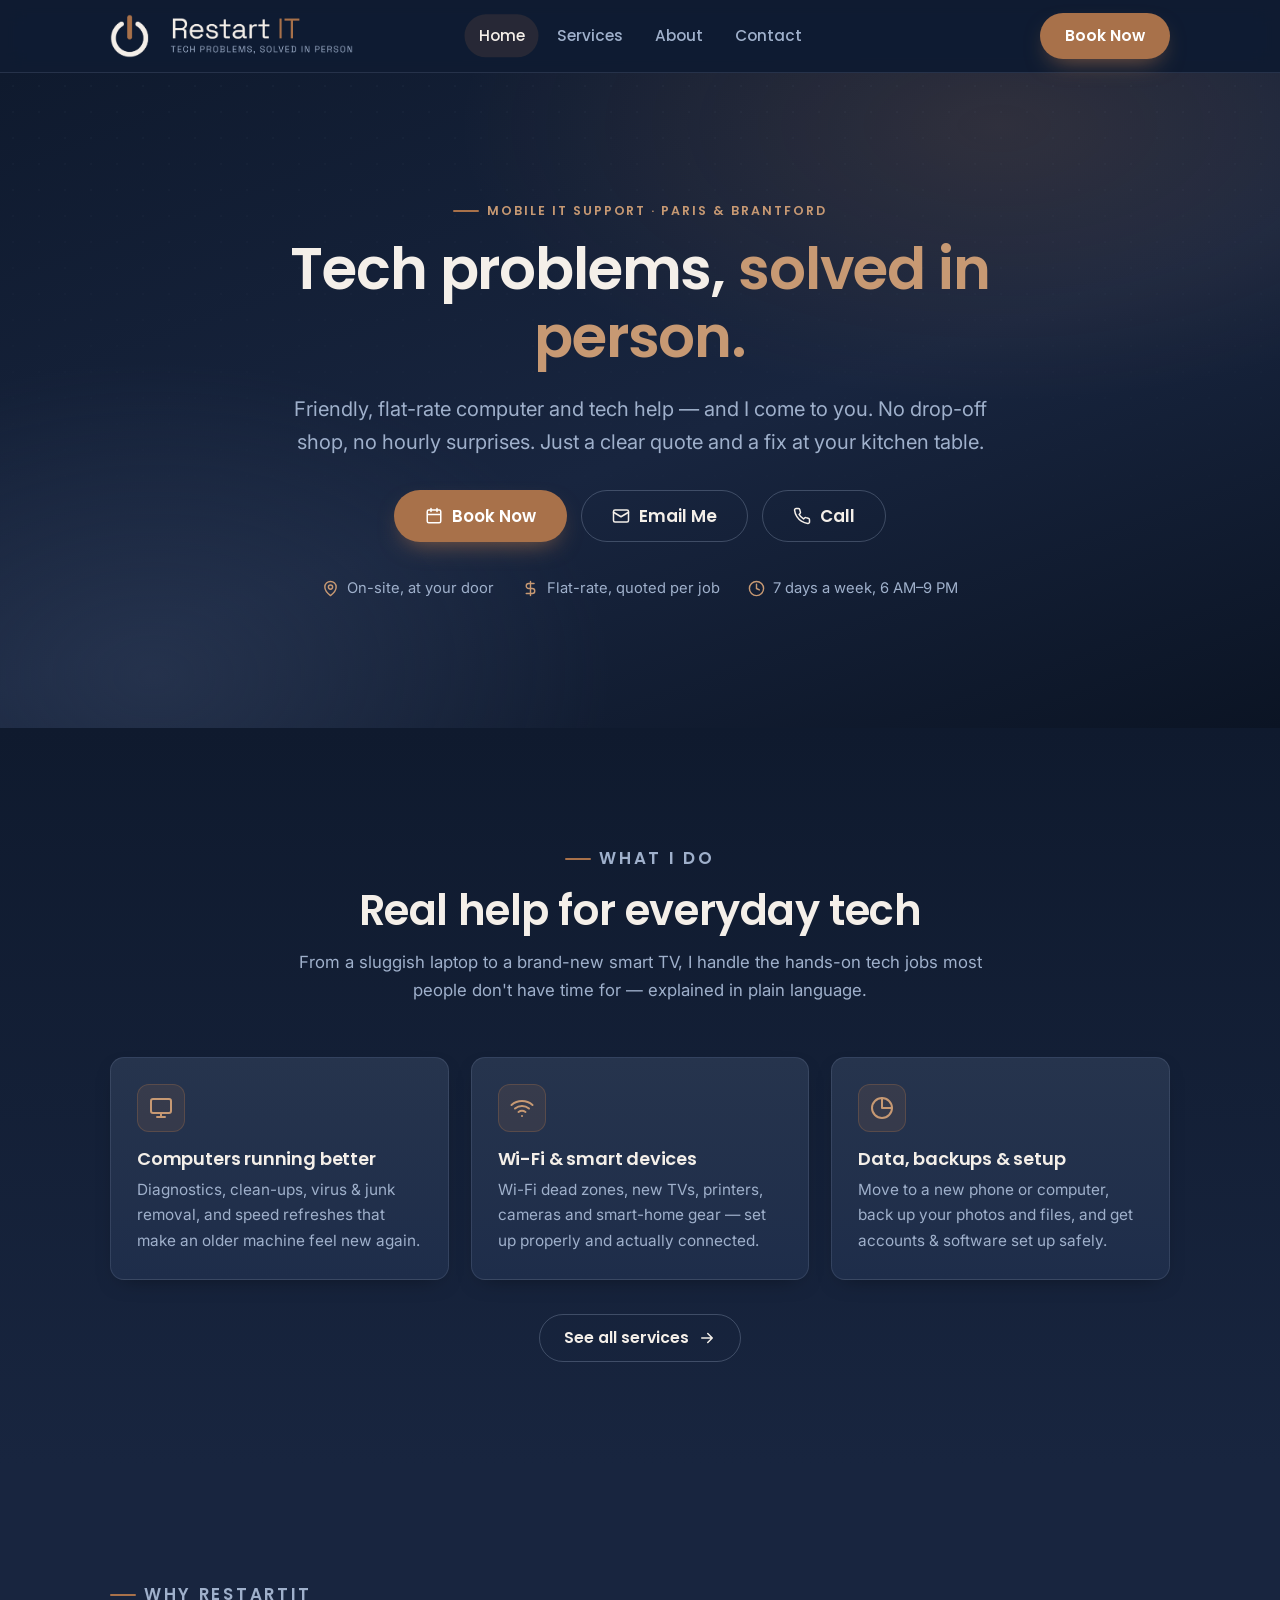
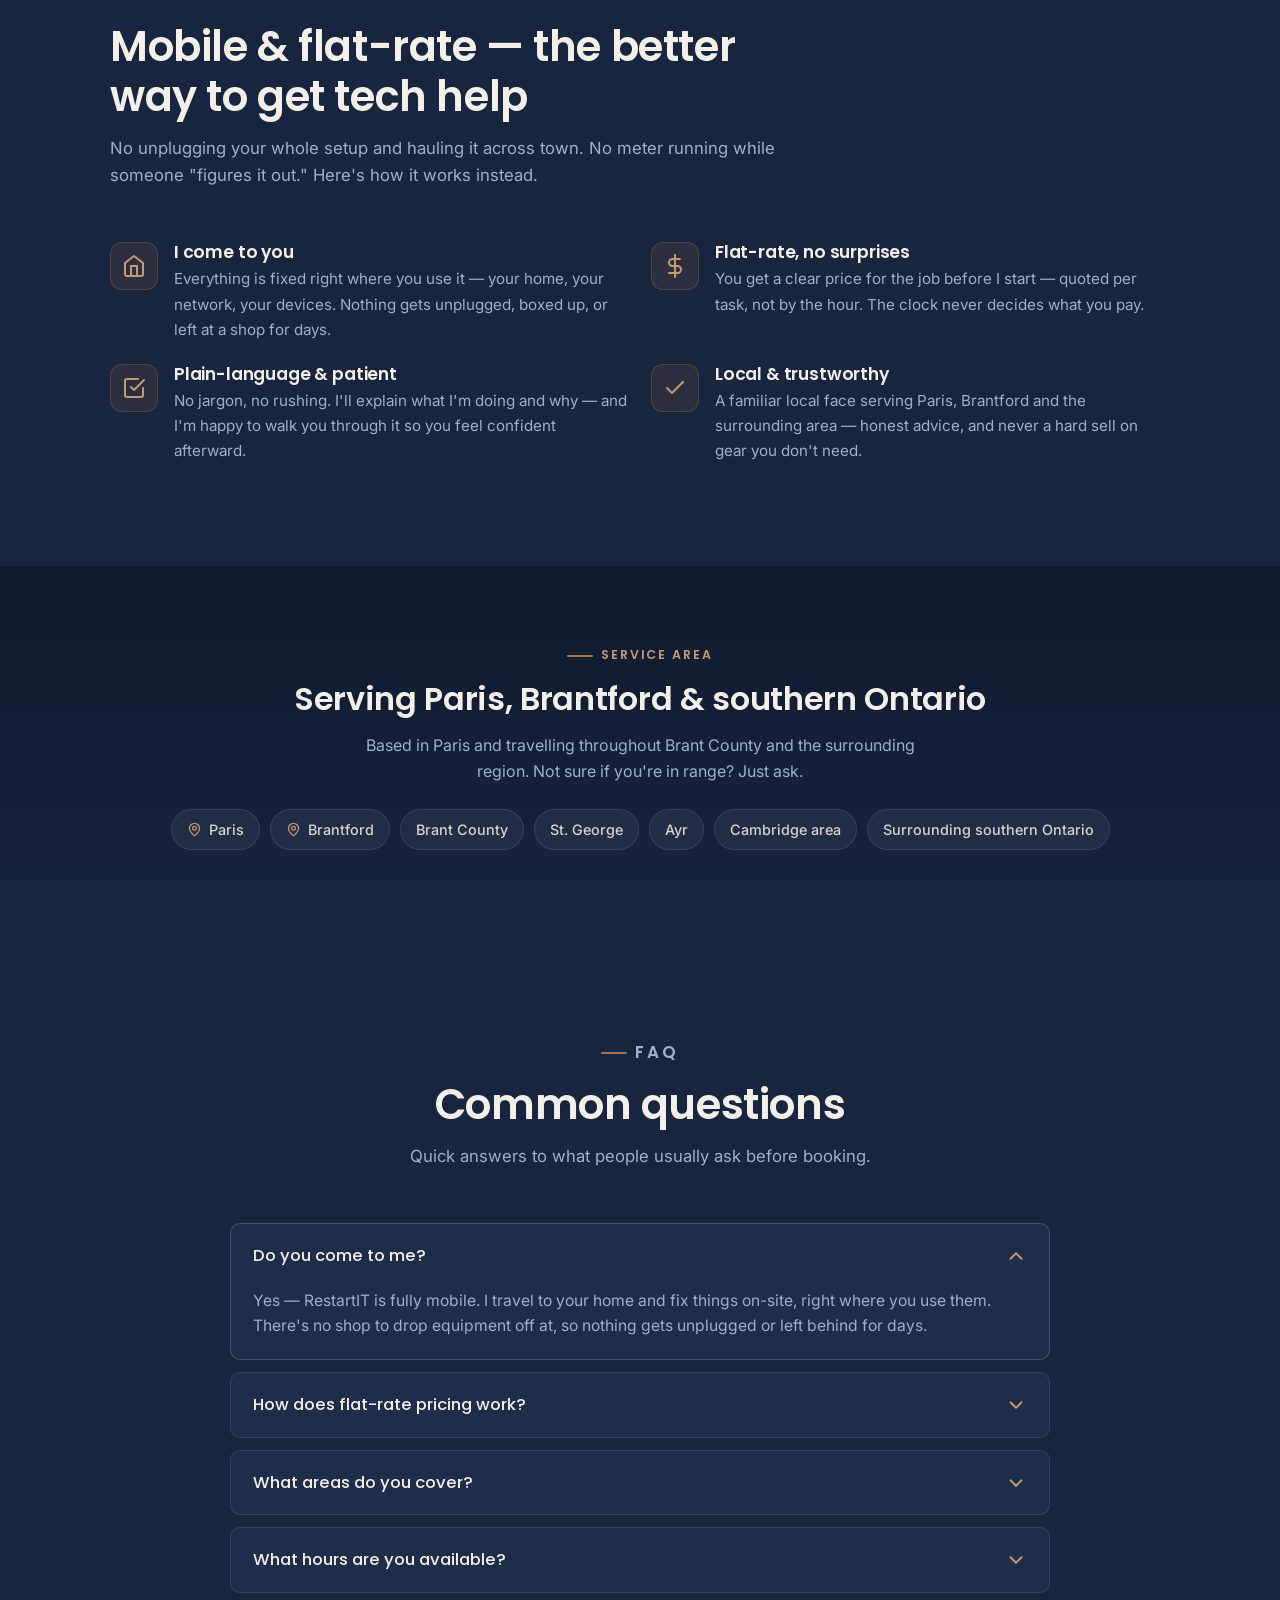
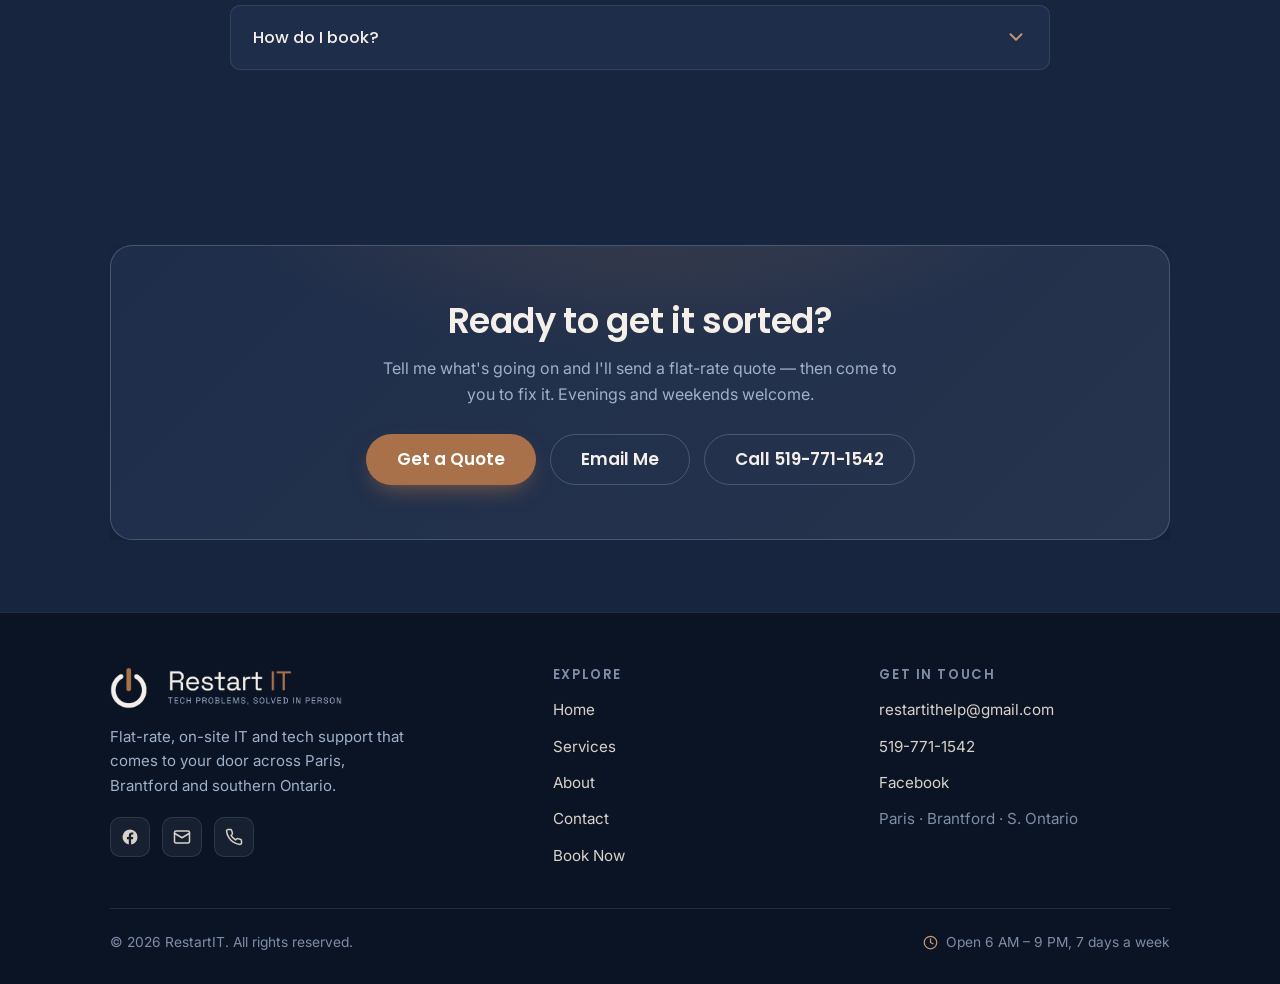
==== commit 4fd83eb6: "Refine header and hero per feedback - Header: logo left / nav links centered / Book Now right (was w" ====
--- a/index.html
+++ b/index.html
@@ -84,34 +84,31 @@
     <!-- ============ HERO ============ -->
     <section class="hero">
       <div class="container">
-        <div class="hero__grid">
-          <div class="hero__copy">
-            <p class="eyebrow reveal">Mobile IT support · Paris &amp; Brantford</p>
-            <h1 class="reveal" data-delay="1">Tech problems, <span class="accent">solved in person.</span></h1>
-            <p class="hero__lead reveal" data-delay="2">
-              Friendly, flat-rate computer and tech help — and I come to you.
-              No drop-off shop, no hourly surprises. Just a clear quote and a fix at your kitchen table.
-            </p>
-            <div class="btn-row reveal" data-delay="2">
-              <a class="btn btn--primary btn--lg" href="https://forms.gle/L2N94EabjLBqyMtm6" target="_blank" rel="noopener">
-                <svg viewBox="0 0 24 24" fill="none" stroke="currentColor" stroke-width="2" stroke-linecap="round" stroke-linejoin="round"><path d="M8 2v4M16 2v4M3 10h18M5 4h14a2 2 0 0 1 2 2v13a2 2 0 0 1-2 2H5a2 2 0 0 1-2-2V6a2 2 0 0 1 2-2z"/></svg>
-                Book Now
-              </a>
-              <a class="btn btn--ghost btn--lg" href="tel:+15197711542">
-                <svg viewBox="0 0 24 24" fill="none" stroke="currentColor" stroke-width="2" stroke-linecap="round" stroke-linejoin="round"><path d="M22 16.9v3a2 2 0 0 1-2.2 2 19.8 19.8 0 0 1-8.6-3.1 19.5 19.5 0 0 1-6-6 19.8 19.8 0 0 1-3.1-8.7A2 2 0 0 1 4.1 2h3a2 2 0 0 1 2 1.7c.1 1 .4 1.9.7 2.8a2 2 0 0 1-.5 2.1L8.1 9.9a16 16 0 0 0 6 6l1.3-1.3a2 2 0 0 1 2.1-.4c.9.3 1.8.6 2.8.7a2 2 0 0 1 1.7 2z"/></svg>
-                Call 519-771-1542
-              </a>
-            </div>
-            <div class="hero__meta reveal" data-delay="3">
-              <span><svg viewBox="0 0 24 24" fill="none" stroke="currentColor" stroke-width="2" stroke-linecap="round" stroke-linejoin="round"><path d="M20 10c0 6-8 12-8 12s-8-6-8-12a8 8 0 0 1 16 0z"/><circle cx="12" cy="10" r="3"/></svg> On-site, at your door</span>
-              <span><svg viewBox="0 0 24 24" fill="none" stroke="currentColor" stroke-width="2" stroke-linecap="round" stroke-linejoin="round"><path d="M12 2v20M17 5H9.5a3.5 3.5 0 0 0 0 7h5a3.5 3.5 0 0 1 0 7H6"/></svg> Flat-rate, quoted per job</span>
-              <span><svg viewBox="0 0 24 24" fill="none" stroke="currentColor" stroke-width="2" stroke-linecap="round" stroke-linejoin="round"><circle cx="12" cy="12" r="10"/><path d="M12 6v6l4 2"/></svg> 7 days a week, 6 AM–9 PM</span>
-            </div>
-          </div>
-          <div class="hero__art reveal" data-delay="2">
-            <div class="hero__logo">
-              <img src="assets/logo-square.png" alt="RestartIT logo — a restart symbol around the words Restart IT" width="380" height="380" />
-            </div>
+        <div class="hero__inner">
+          <p class="eyebrow reveal">Mobile IT support · Paris &amp; Brantford</p>
+          <h1 class="reveal" data-delay="1">Tech problems, <span class="accent">solved in person.</span></h1>
+          <p class="hero__lead reveal" data-delay="2">
+            Friendly, flat-rate computer and tech help — and I come to you.
+            No drop-off shop, no hourly surprises. Just a clear quote and a fix at your kitchen table.
+          </p>
+          <div class="btn-row reveal" data-delay="2">
+            <a class="btn btn--primary btn--lg" href="https://forms.gle/L2N94EabjLBqyMtm6" target="_blank" rel="noopener">
+              <svg viewBox="0 0 24 24" fill="none" stroke="currentColor" stroke-width="2" stroke-linecap="round" stroke-linejoin="round"><path d="M8 2v4M16 2v4M3 10h18M5 4h14a2 2 0 0 1 2 2v13a2 2 0 0 1-2 2H5a2 2 0 0 1-2-2V6a2 2 0 0 1 2-2z"/></svg>
+              Book Now
+            </a>
+            <a class="btn btn--ghost btn--lg" href="mailto:restartithelp@gmail.com">
+              <svg viewBox="0 0 24 24" fill="none" stroke="currentColor" stroke-width="2" stroke-linecap="round" stroke-linejoin="round"><rect x="2" y="4" width="20" height="16" rx="2"/><path d="m2 7 10 6 10-6"/></svg>
+              Email Me
+            </a>
+            <a class="btn btn--ghost btn--lg" href="tel:+15197711542">
+              <svg viewBox="0 0 24 24" fill="none" stroke="currentColor" stroke-width="2" stroke-linecap="round" stroke-linejoin="round"><path d="M22 16.9v3a2 2 0 0 1-2.2 2 19.8 19.8 0 0 1-8.6-3.1 19.5 19.5 0 0 1-6-6 19.8 19.8 0 0 1-3.1-8.7A2 2 0 0 1 4.1 2h3a2 2 0 0 1 2 1.7c.1 1 .4 1.9.7 2.8a2 2 0 0 1-.5 2.1L8.1 9.9a16 16 0 0 0 6 6l1.3-1.3a2 2 0 0 1 2.1-.4c.9.3 1.8.6 2.8.7a2 2 0 0 1 1.7 2z"/></svg>
+              Call
+            </a>
+          </div>
+          <div class="hero__meta reveal" data-delay="3">
+            <span><svg viewBox="0 0 24 24" fill="none" stroke="currentColor" stroke-width="2" stroke-linecap="round" stroke-linejoin="round"><path d="M20 10c0 6-8 12-8 12s-8-6-8-12a8 8 0 0 1 16 0z"/><circle cx="12" cy="10" r="3"/></svg> On-site, at your door</span>
+            <span><svg viewBox="0 0 24 24" fill="none" stroke="currentColor" stroke-width="2" stroke-linecap="round" stroke-linejoin="round"><path d="M12 2v20M17 5H9.5a3.5 3.5 0 0 0 0 7h5a3.5 3.5 0 0 1 0 7H6"/></svg> Flat-rate, quoted per job</span>
+            <span><svg viewBox="0 0 24 24" fill="none" stroke="currentColor" stroke-width="2" stroke-linecap="round" stroke-linejoin="round"><circle cx="12" cy="12" r="10"/><path d="M12 6v6l4 2"/></svg> 7 days a week, 6 AM–9 PM</span>
           </div>
         </div>
       </div>
@@ -271,8 +268,8 @@
             <p>Tell me what's going on and I'll send a flat-rate quote — then come to you to fix it. Evenings and weekends welcome.</p>
             <div class="btn-row">
               <a class="btn btn--primary btn--lg" href="https://forms.gle/L2N94EabjLBqyMtm6" target="_blank" rel="noopener">Get a Quote</a>
+              <a class="btn btn--ghost btn--lg" href="mailto:restartithelp@gmail.com">Email Me</a>
               <a class="btn btn--ghost btn--lg" href="tel:+15197711542">Call 519-771-1542</a>
-              <a class="btn btn--ghost btn--lg" href="contact.html">Contact options</a>
             </div>
           </div>
         </div>
@@ -312,8 +309,8 @@
         <div class="footer-col">
           <h4>Get in touch</h4>
           <ul>
+            <li><a href="mailto:restartithelp@gmail.com">restartithelp@gmail.com</a></li>
             <li><a href="tel:+15197711542">519-771-1542</a></li>
-            <li><a href="mailto:restartithelp@gmail.com">restartithelp@gmail.com</a></li>
             <li><a href="https://www.facebook.com/profile.php?id=61590920739980" target="_blank" rel="noopener">Facebook</a></li>
             <li><span class="muted">Paris · Brantford · S. Ontario</span></li>
           </ul>
--- a/css/styles.css
+++ b/css/styles.css
@@ -116,15 +116,20 @@
 /* ---------- Header / nav ---------- */
 .site-header {
   position: sticky; top: 0; z-index: 100;
-  background: rgba(15, 26, 46, 0.72);
+  background: rgba(15, 26, 46, 0.85);
   backdrop-filter: saturate(140%) blur(12px);
   -webkit-backdrop-filter: saturate(140%) blur(12px);
   border-bottom: 1px solid var(--border);
 }
-.nav { display: flex; align-items: center; justify-content: space-between; height: var(--header-h); }
-.nav__brand { display: inline-flex; align-items: center; }
-.nav__brand img { height: 40px; width: auto; }
-.nav__links { display: flex; align-items: center; gap: 4px; }
+/* Desktop: logo left · links centered in the header · Book Now right */
+.nav { position: relative; display: flex; align-items: center; height: var(--header-h); }
+.nav__brand { display: inline-flex; align-items: center; margin-right: auto; }
+.nav__brand img { height: 44px; width: auto; }
+.nav__menu { display: flex; align-items: center; }
+.nav__links {
+  display: flex; align-items: center; gap: 4px;
+  position: absolute; left: 50%; top: 50%; transform: translate(-50%, -50%);
+}
 .nav__links a {
   font-family: var(--font-head); font-weight: 500; font-size: 0.96rem; color: var(--steel);
   padding: 9px 14px; border-radius: 999px; transition: color 0.2s var(--ease), background 0.2s var(--ease);
@@ -142,7 +147,7 @@
 .nav[data-open="true"] .nav__toggle .icon-open { display: none; }
 .nav[data-open="true"] .nav__toggle .icon-close { display: block; }
 
-@media (max-width: 860px) {
+@media (max-width: 960px) {
   .nav__toggle { display: inline-flex; }
   .nav__menu {
     position: fixed; inset: var(--header-h) 0 auto 0;
@@ -154,64 +159,46 @@
     box-shadow: var(--shadow);
   }
   .nav[data-open="true"] .nav__menu { transform: translateY(0); opacity: 1; pointer-events: auto; }
-  .nav__links { flex-direction: column; align-items: stretch; gap: 2px; }
+  /* Reset desktop centering for the dropdown */
+  .nav__links { position: static; transform: none; flex-direction: column; align-items: stretch; gap: 2px; }
   .nav__links a { padding: 13px 16px; font-size: 1.05rem; }
   .nav__cta { margin: 10px 0 0; }
   .nav__cta .btn { width: 100%; }
 }
 
 /* ---------- Hero ---------- */
-.hero { position: relative; overflow: hidden; padding-block: clamp(48px, 8vw, 96px); }
+.hero { position: relative; overflow: hidden; padding-block: clamp(64px, 11vw, 128px); }
 .hero::before {
   content: ""; position: absolute; inset: 0; z-index: -2;
   background:
-    radial-gradient(900px 460px at 78% 8%, rgba(168,113,74,0.20), transparent 60%),
-    radial-gradient(700px 500px at 8% 90%, rgba(50,64,91,0.55), transparent 60%),
+    radial-gradient(900px 460px at 78% 8%, rgba(168,113,74,0.18), transparent 60%),
+    radial-gradient(760px 520px at 12% 92%, rgba(50,64,91,0.50), transparent 60%),
     linear-gradient(160deg, var(--navy-deep) 0%, var(--navy) 55%, var(--navy-900) 100%);
 }
 .hero::after {
   content: ""; position: absolute; inset: 0; z-index: -1; opacity: 0.5;
   background-image: radial-gradient(rgba(159,176,203,0.08) 1px, transparent 1px);
-  background-size: 26px 26px; mask-image: linear-gradient(180deg, #000, transparent 75%);
-  -webkit-mask-image: linear-gradient(180deg, #000, transparent 75%);
-}
-.hero__grid {
-  display: grid; grid-template-columns: 1.15fr 0.85fr; gap: clamp(28px, 5vw, 64px); align-items: center;
-}
-.hero__banner { margin-bottom: 22px; }
-.hero__banner img { width: min(440px, 90%); height: auto; }
-.hero h1 {
-  font-size: clamp(2.05rem, 1.2rem + 3.6vw, 3.35rem); letter-spacing: -0.02em;
-}
+  background-size: 26px 26px; mask-image: linear-gradient(180deg, #000, transparent 78%);
+  -webkit-mask-image: linear-gradient(180deg, #000, transparent 78%);
+}
+.hero__inner {
+  max-width: 820px; margin-inline: auto; text-align: center;
+  display: flex; flex-direction: column; align-items: center;
+}
+.hero__inner .eyebrow { justify-content: center; }
+.hero h1 { font-size: clamp(2.2rem, 1.3rem + 4vw, 3.6rem); letter-spacing: -0.02em; }
 .hero h1 .accent { color: var(--brown-300); }
-.hero__lead { color: var(--steel); font-size: clamp(1.05rem, 1rem + 0.4vw, 1.22rem); margin: 18px 0 8px; max-width: 36ch; }
-.hero .btn-row { margin-top: 28px; }
-.hero__meta { display: flex; flex-wrap: wrap; gap: 18px 26px; margin-top: 30px; color: var(--steel); font-size: 0.92rem; }
+.hero__lead {
+  color: var(--steel); font-size: clamp(1.06rem, 1rem + 0.5vw, 1.26rem);
+  margin: 20px auto 0; max-width: 56ch;
+}
+.hero .btn-row { margin-top: 32px; justify-content: center; }
+.hero__meta {
+  display: flex; flex-wrap: wrap; justify-content: center; gap: 16px 28px;
+  margin-top: 34px; color: var(--steel); font-size: 0.92rem;
+}
 .hero__meta span { display: inline-flex; align-items: center; gap: 8px; }
 .hero__meta svg { width: 17px; height: 17px; color: var(--brown-300); flex: none; }
-.hero__art { display: flex; justify-content: center; }
-.hero__logo {
-  position: relative; width: min(380px, 78vw); aspect-ratio: 1; border-radius: 28px;
-  display: grid; place-items: center;
-}
-.hero__logo::before {
-  content: ""; position: absolute; inset: -8%; border-radius: 50%;
-  background: radial-gradient(circle, rgba(168,113,74,0.34), transparent 62%);
-  filter: blur(10px); z-index: 0;
-}
-.hero__logo img {
-  position: relative; z-index: 1; width: 100%; border-radius: 24px;
-  box-shadow: 0 30px 70px -30px rgba(0,0,0,0.8), 0 0 0 1px rgba(159,176,203,0.12);
-}
-
-@media (max-width: 880px) {
-  .hero__grid { grid-template-columns: 1fr; text-align: center; }
-  .hero__lead { margin-inline: auto; }
-  .hero .btn-row, .hero__meta { justify-content: center; }
-  .hero__banner img { margin-inline: auto; }
-  .hero__art { order: -1; }
-  .hero__logo { width: min(280px, 64vw); }
-}
 
 /* ---------- Generic cards & grids ---------- */
 .grid { display: grid; gap: 22px; }
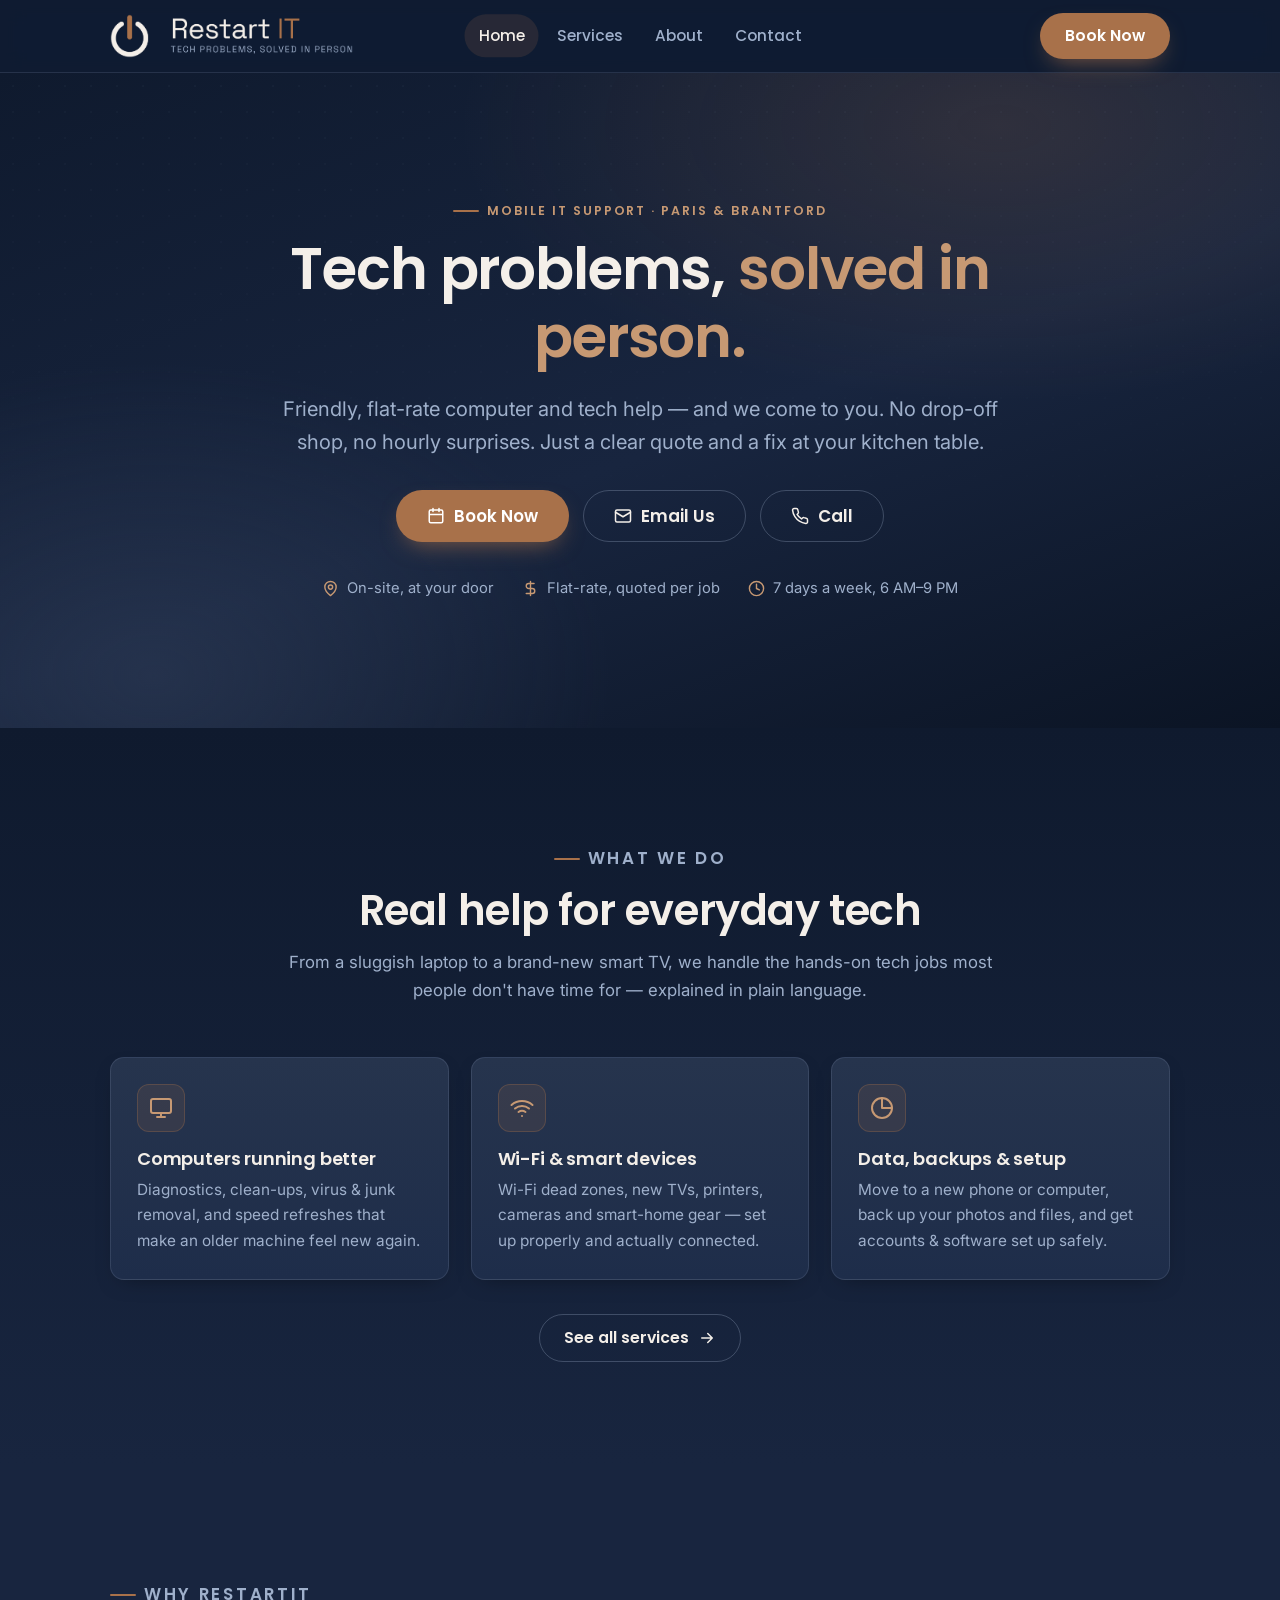
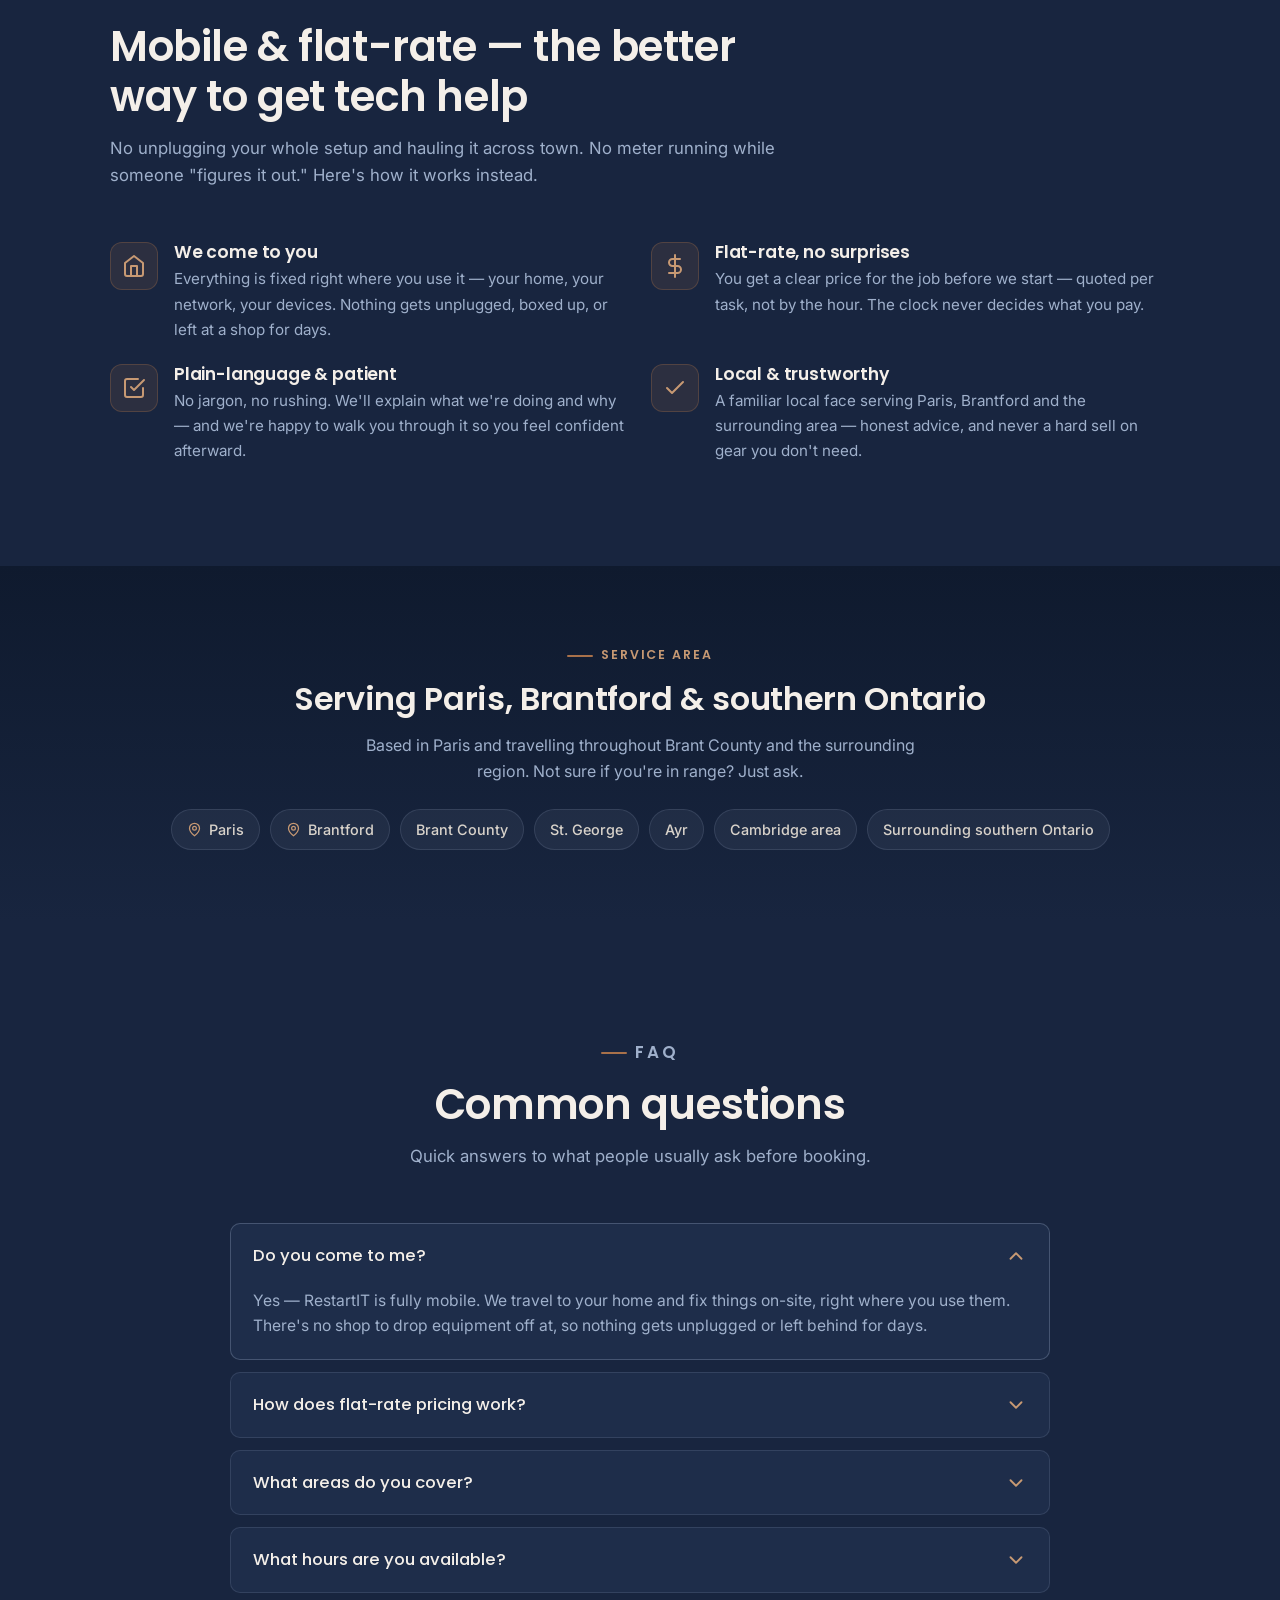
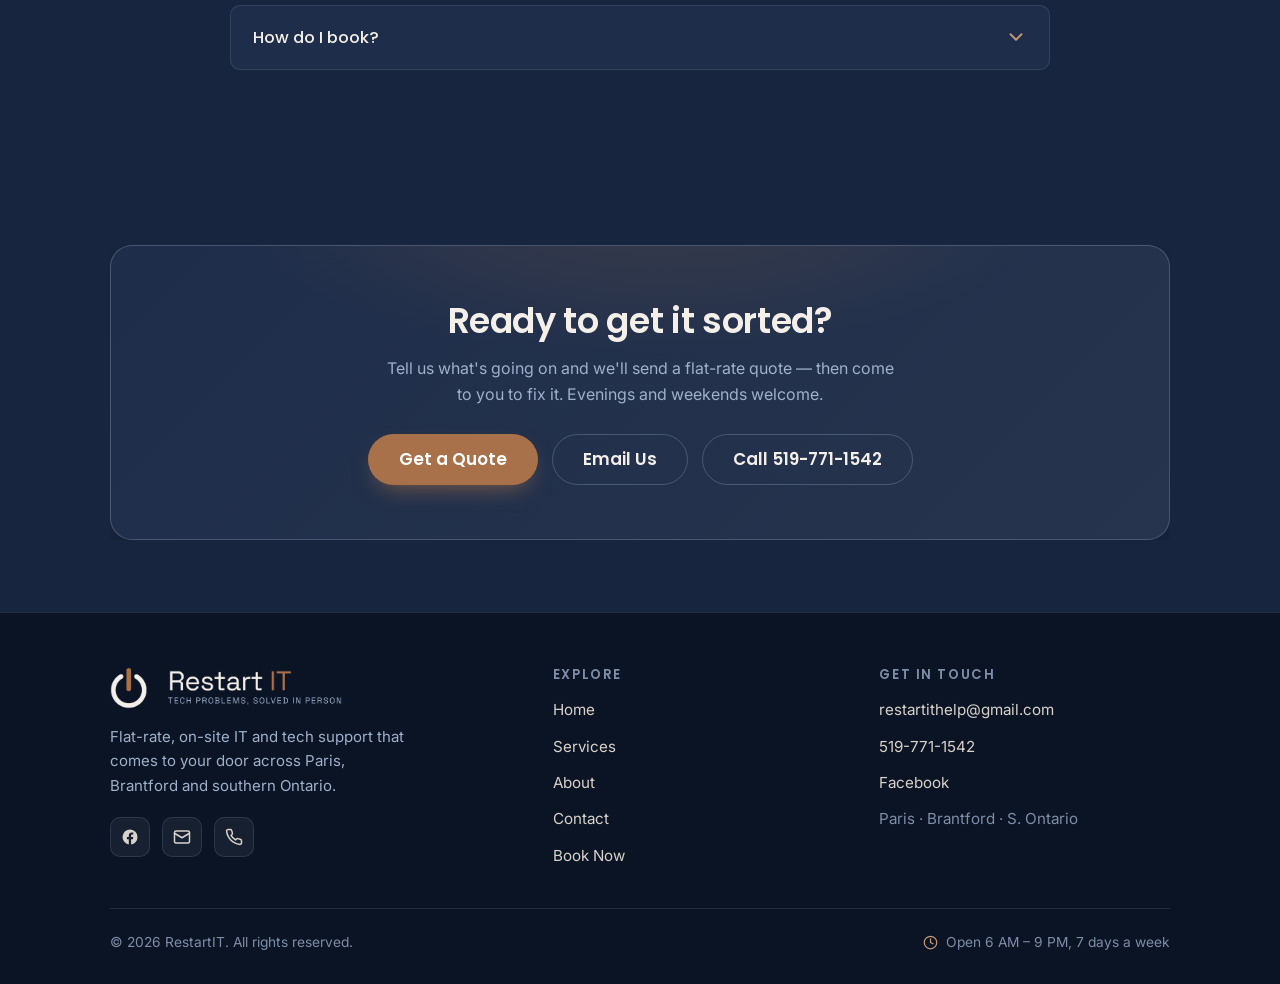
==== commit 83375e3f: "Switch site copy from first-person singular to plural (I -> we) Business voice now uses "we/us/our" " ====
--- a/index.html
+++ b/index.html
@@ -16,7 +16,7 @@
   <!-- Social -->
   <meta property="og:type" content="website" />
   <meta property="og:title" content="RestartIT — Tech problems, solved in person" />
-  <meta property="og:description" content="Flat-rate, mobile IT support across Paris, Brantford and southern Ontario. I come to you." />
+  <meta property="og:description" content="Flat-rate, mobile IT support across Paris, Brantford and southern Ontario. We come to you." />
   <meta property="og:url" content="https://restartithelp.ca/" />
   <meta property="og:image" content="https://restartithelp.ca/assets/og-image.png" />
   <meta name="twitter:card" content="summary_large_image" />
@@ -88,7 +88,7 @@
           <p class="eyebrow reveal">Mobile IT support · Paris &amp; Brantford</p>
           <h1 class="reveal" data-delay="1">Tech problems, <span class="accent">solved in person.</span></h1>
           <p class="hero__lead reveal" data-delay="2">
-            Friendly, flat-rate computer and tech help — and I come to you.
+            Friendly, flat-rate computer and tech help — and we come to you.
             No drop-off shop, no hourly surprises. Just a clear quote and a fix at your kitchen table.
           </p>
           <div class="btn-row reveal" data-delay="2">
@@ -98,7 +98,7 @@
             </a>
             <a class="btn btn--ghost btn--lg" href="mailto:restartithelp@gmail.com">
               <svg viewBox="0 0 24 24" fill="none" stroke="currentColor" stroke-width="2" stroke-linecap="round" stroke-linejoin="round"><rect x="2" y="4" width="20" height="16" rx="2"/><path d="m2 7 10 6 10-6"/></svg>
-              Email Me
+              Email Us
             </a>
             <a class="btn btn--ghost btn--lg" href="tel:+15197711542">
               <svg viewBox="0 0 24 24" fill="none" stroke="currentColor" stroke-width="2" stroke-linecap="round" stroke-linejoin="round"><path d="M22 16.9v3a2 2 0 0 1-2.2 2 19.8 19.8 0 0 1-8.6-3.1 19.5 19.5 0 0 1-6-6 19.8 19.8 0 0 1-3.1-8.7A2 2 0 0 1 4.1 2h3a2 2 0 0 1 2 1.7c.1 1 .4 1.9.7 2.8a2 2 0 0 1-.5 2.1L8.1 9.9a16 16 0 0 0 6 6l1.3-1.3a2 2 0 0 1 2.1-.4c.9.3 1.8.6 2.8.7a2 2 0 0 1 1.7 2z"/></svg>
@@ -114,13 +114,13 @@
       </div>
     </section>
 
-    <!-- ============ WHAT I DO ============ -->
+    <!-- ============ WHAT WE DO ============ -->
     <section class="section section--alt" id="what">
       <div class="container">
         <div class="section-head center reveal">
-          <p class="eyebrow" style="justify-content:center">What I do</p>
+          <p class="eyebrow" style="justify-content:center">What we do</p>
           <h2>Real help for everyday tech</h2>
-          <p>From a sluggish laptop to a brand-new smart TV, I handle the hands-on tech jobs most people don't have time for — explained in plain language.</p>
+          <p>From a sluggish laptop to a brand-new smart TV, we handle the hands-on tech jobs most people don't have time for — explained in plain language.</p>
         </div>
         <div class="grid grid--3">
           <article class="card reveal">
@@ -159,7 +159,7 @@
           <div class="feature reveal">
             <div class="icon-badge"><svg viewBox="0 0 24 24" fill="none" stroke="currentColor" stroke-width="2" stroke-linecap="round" stroke-linejoin="round"><path d="M3 9l9-7 9 7v11a2 2 0 0 1-2 2H5a2 2 0 0 1-2-2z"/><path d="M9 22V12h6v10"/></svg></div>
             <div>
-              <h3>I come to you</h3>
+              <h3>We come to you</h3>
               <p>Everything is fixed right where you use it — your home, your network, your devices. Nothing gets unplugged, boxed up, or left at a shop for days.</p>
             </div>
           </div>
@@ -167,14 +167,14 @@
             <div class="icon-badge"><svg viewBox="0 0 24 24" fill="none" stroke="currentColor" stroke-width="2" stroke-linecap="round" stroke-linejoin="round"><path d="M12 1v22M17 5H9.5a3.5 3.5 0 0 0 0 7h5a3.5 3.5 0 0 1 0 7H6"/></svg></div>
             <div>
               <h3>Flat-rate, no surprises</h3>
-              <p>You get a clear price for the job before I start — quoted per task, not by the hour. The clock never decides what you pay.</p>
+              <p>You get a clear price for the job before we start — quoted per task, not by the hour. The clock never decides what you pay.</p>
             </div>
           </div>
           <div class="feature reveal">
             <div class="icon-badge"><svg viewBox="0 0 24 24" fill="none" stroke="currentColor" stroke-width="2" stroke-linecap="round" stroke-linejoin="round"><path d="M9 11l3 3L22 4"/><path d="M21 12v7a2 2 0 0 1-2 2H5a2 2 0 0 1-2-2V5a2 2 0 0 1 2-2h11"/></svg></div>
             <div>
               <h3>Plain-language &amp; patient</h3>
-              <p>No jargon, no rushing. I'll explain what I'm doing and why — and I'm happy to walk you through it so you feel confident afterward.</p>
+              <p>No jargon, no rushing. We'll explain what we're doing and why — and we're happy to walk you through it so you feel confident afterward.</p>
             </div>
           </div>
           <div class="feature reveal" data-delay="1">
@@ -220,7 +220,7 @@
               <svg class="chev" viewBox="0 0 24 24" fill="none" stroke="currentColor" stroke-width="2" stroke-linecap="round" stroke-linejoin="round"><path d="M6 9l6 6 6-6"/></svg>
             </summary>
             <div class="faq__body">
-              <p>Yes — RestartIT is fully mobile. I travel to your home and fix things on-site, right where you use them. There's no shop to drop equipment off at, so nothing gets unplugged or left behind for days.</p>
+              <p>Yes — RestartIT is fully mobile. We travel to your home and fix things on-site, right where you use them. There's no shop to drop equipment off at, so nothing gets unplugged or left behind for days.</p>
             </div>
           </details>
           <details>
@@ -228,7 +228,7 @@
               <svg class="chev" viewBox="0 0 24 24" fill="none" stroke="currentColor" stroke-width="2" stroke-linecap="round" stroke-linejoin="round"><path d="M6 9l6 6 6-6"/></svg>
             </summary>
             <div class="faq__body">
-              <p>Every job is quoted as a flat rate up front, based on the task — not an hourly meter. You'll know the price before any work begins, so there are no surprises on the bill. Tell me what's going on and I'll give you a clear quote.</p>
+              <p>Every job is quoted as a flat rate up front, based on the task — not an hourly meter. You'll know the price before any work begins, so there are no surprises on the bill. Tell us what's going on and we'll give you a clear quote.</p>
             </div>
           </details>
           <details>
@@ -236,7 +236,7 @@
               <svg class="chev" viewBox="0 0 24 24" fill="none" stroke="currentColor" stroke-width="2" stroke-linecap="round" stroke-linejoin="round"><path d="M6 9l6 6 6-6"/></svg>
             </summary>
             <div class="faq__body">
-              <p>I'm based in Paris and serve Brantford, Brant County and the surrounding southern Ontario region. If you're a little outside that area, reach out anyway — I'm often able to travel a bit further.</p>
+              <p>We're based in Paris and serve Brantford, Brant County and the surrounding southern Ontario region. If you're a little outside that area, reach out anyway — we're often able to travel a bit further.</p>
             </div>
           </details>
           <details>
@@ -244,7 +244,7 @@
               <svg class="chev" viewBox="0 0 24 24" fill="none" stroke="currentColor" stroke-width="2" stroke-linecap="round" stroke-linejoin="round"><path d="M6 9l6 6 6-6"/></svg>
             </summary>
             <div class="faq__body">
-              <p>I'm available 6 AM to 9 PM, seven days a week, including evenings and weekends. Send your request any time and I'll get back to you to arrange a visit that suits your schedule.</p>
+              <p>We're available 6 AM to 9 PM, seven days a week, including evenings and weekends. Send your request any time and we'll get back to you to arrange a visit that suits your schedule.</p>
             </div>
           </details>
           <details>
@@ -252,7 +252,7 @@
               <svg class="chev" viewBox="0 0 24 24" fill="none" stroke="currentColor" stroke-width="2" stroke-linecap="round" stroke-linejoin="round"><path d="M6 9l6 6 6-6"/></svg>
             </summary>
             <div class="faq__body">
-              <p>The fastest way is the <a href="https://forms.gle/L2N94EabjLBqyMtm6" target="_blank" rel="noopener">online booking form</a> — tell me what you need and I'll follow up with a quote and a time. Prefer to talk? Call or text <a href="tel:+15197711542">519-771-1542</a>, or email <a href="mailto:restartithelp@gmail.com">restartithelp@gmail.com</a>.</p>
+              <p>The fastest way is the <a href="https://forms.gle/L2N94EabjLBqyMtm6" target="_blank" rel="noopener">online booking form</a> — tell us what you need and we'll follow up with a quote and a time. Prefer to talk? Call or text <a href="tel:+15197711542">519-771-1542</a>, or email <a href="mailto:restartithelp@gmail.com">restartithelp@gmail.com</a>.</p>
             </div>
           </details>
         </div>
@@ -265,10 +265,10 @@
         <div class="cta-band reveal">
           <div class="cta-band__inner">
             <h2>Ready to get it sorted?</h2>
-            <p>Tell me what's going on and I'll send a flat-rate quote — then come to you to fix it. Evenings and weekends welcome.</p>
+            <p>Tell us what's going on and we'll send a flat-rate quote — then come to you to fix it. Evenings and weekends welcome.</p>
             <div class="btn-row">
               <a class="btn btn--primary btn--lg" href="https://forms.gle/L2N94EabjLBqyMtm6" target="_blank" rel="noopener">Get a Quote</a>
-              <a class="btn btn--ghost btn--lg" href="mailto:restartithelp@gmail.com">Email Me</a>
+              <a class="btn btn--ghost btn--lg" href="mailto:restartithelp@gmail.com">Email Us</a>
               <a class="btn btn--ghost btn--lg" href="tel:+15197711542">Call 519-771-1542</a>
             </div>
           </div>
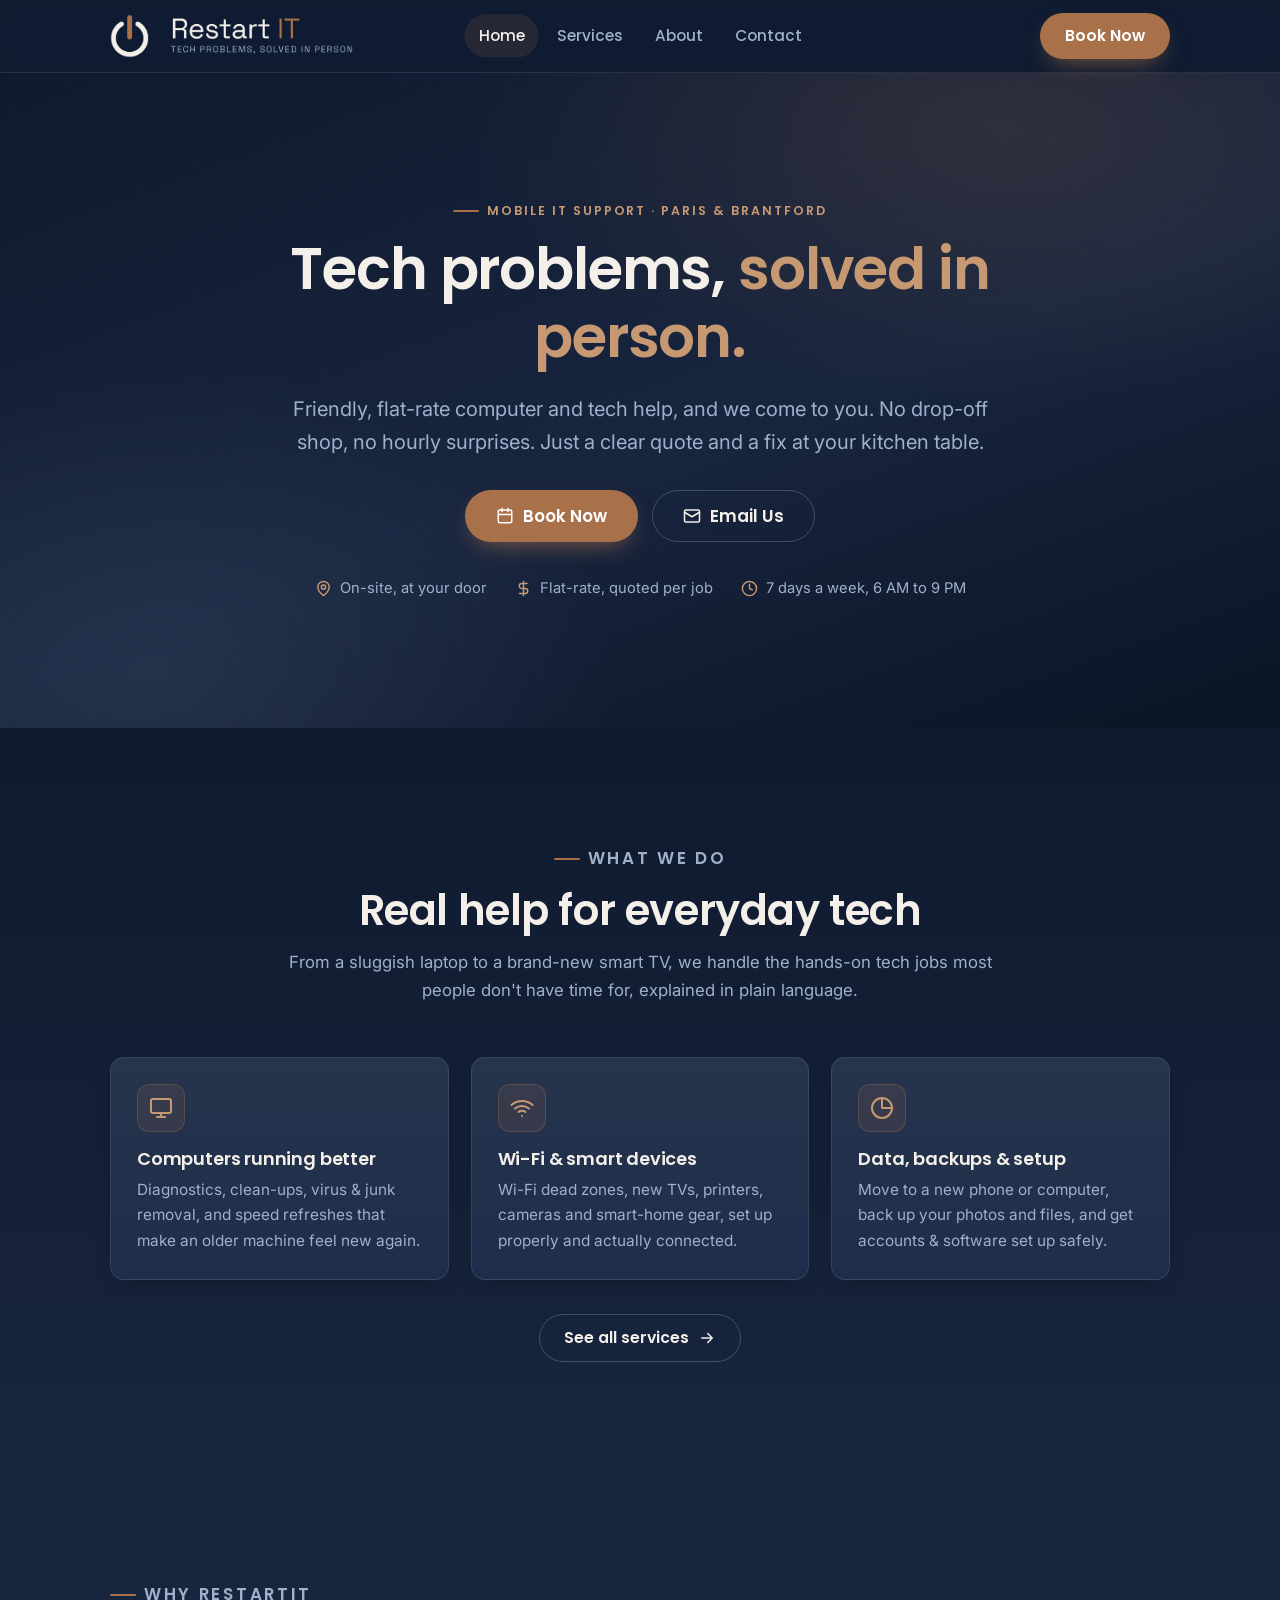
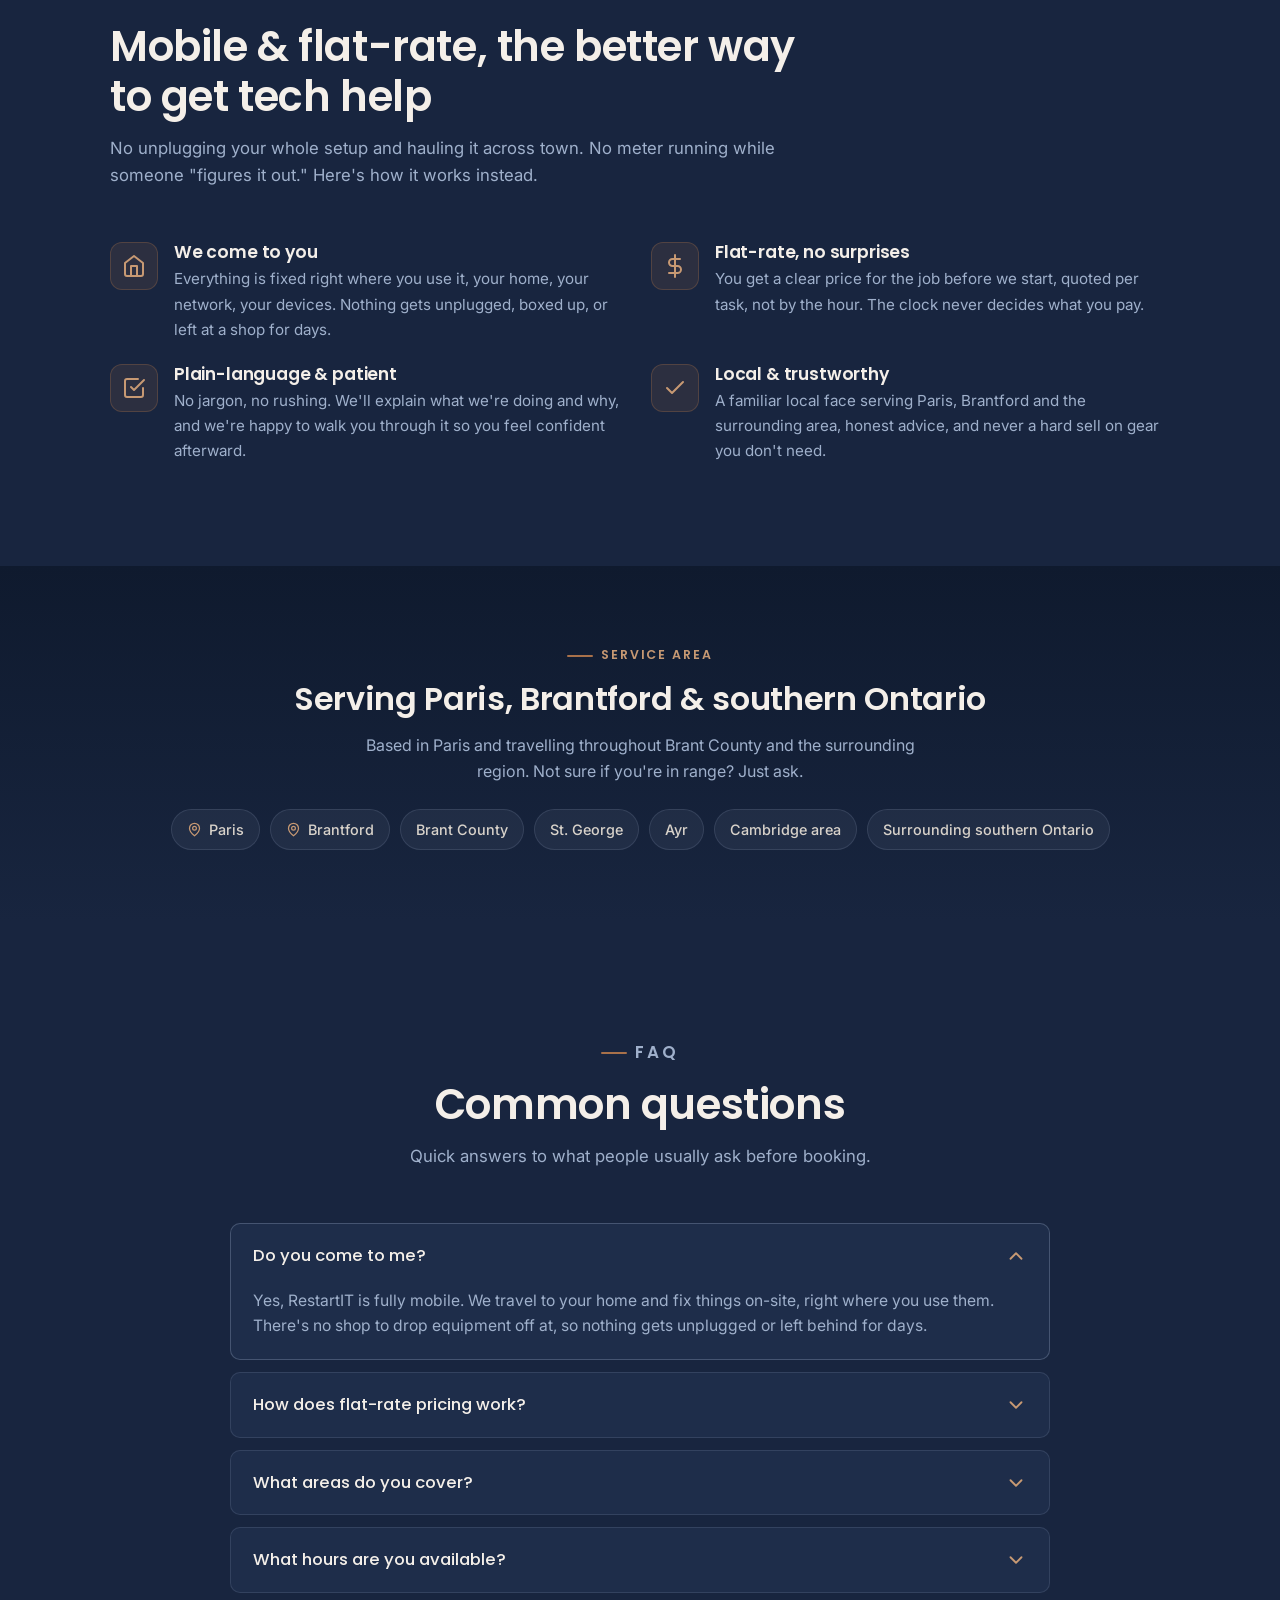
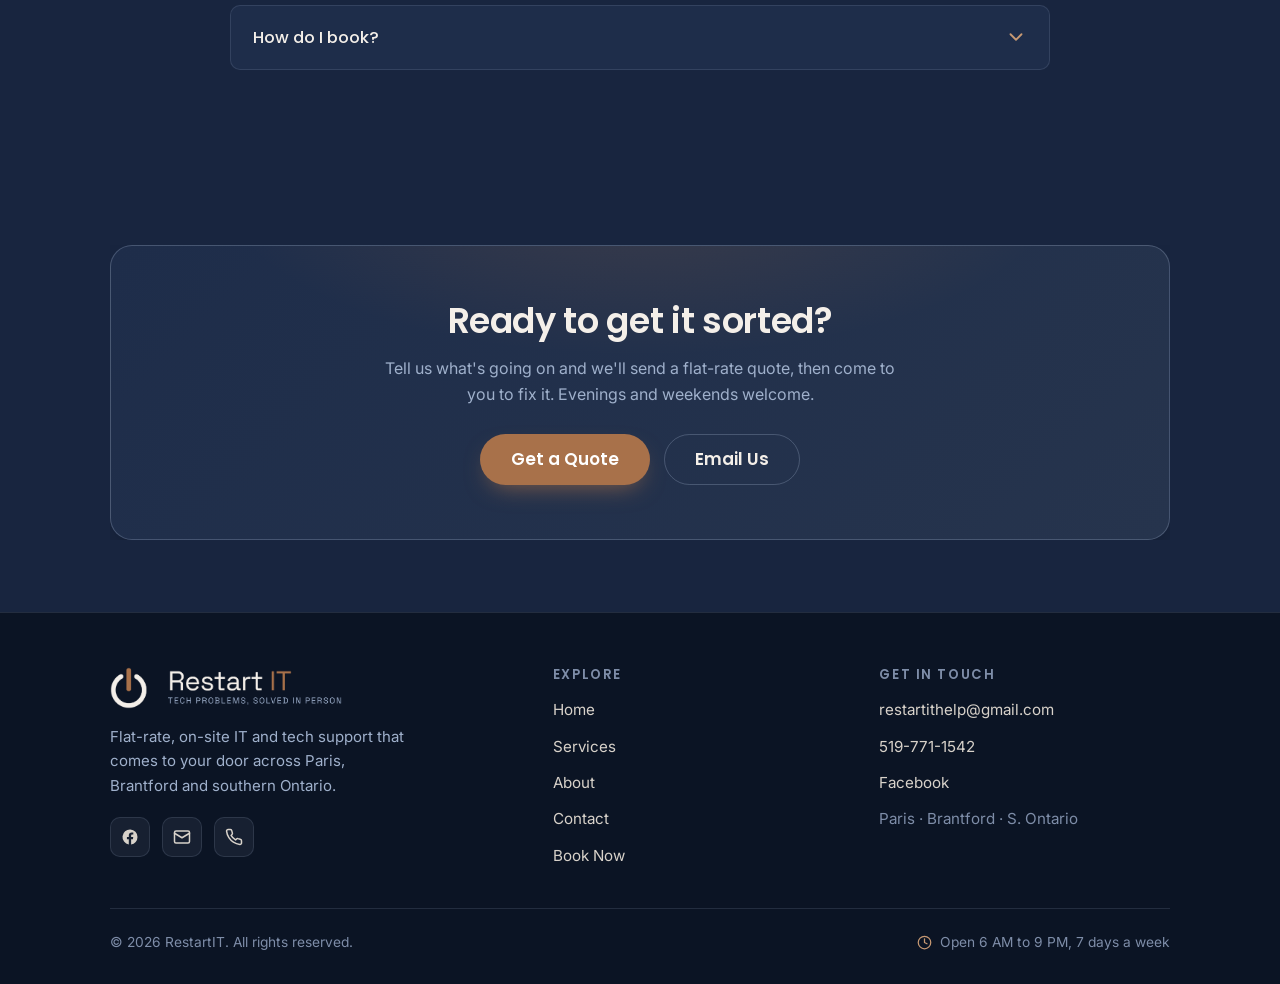
==== commit 09164577: "Remove em dashes, rename a service, drop Call from the home page - Replace all em/en dashes with com" ====
--- a/index.html
+++ b/index.html
@@ -3,8 +3,8 @@
 <head>
   <meta charset="UTF-8" />
   <meta name="viewport" content="width=device-width, initial-scale=1.0" />
-  <title>RestartIT — Mobile IT Support in Paris, Brantford &amp; Southern Ontario</title>
-  <meta name="description" content="RestartIT brings flat-rate, on-site computer and tech help to your door across Paris, Brantford and southern Ontario. No drop-off shop — tech problems, solved in person." />
+  <title>RestartIT: Mobile IT Support in Paris, Brantford &amp; Southern Ontario</title>
+  <meta name="description" content="RestartIT brings flat-rate, on-site computer and tech help to your door across Paris, Brantford and southern Ontario. No drop-off shop, tech problems, solved in person." />
   <meta name="theme-color" content="#18253F" />
   <link rel="canonical" href="https://restartithelp.ca/" />
 
@@ -15,7 +15,7 @@
 
   <!-- Social -->
   <meta property="og:type" content="website" />
-  <meta property="og:title" content="RestartIT — Tech problems, solved in person" />
+  <meta property="og:title" content="RestartIT: Tech problems, solved in person" />
   <meta property="og:description" content="Flat-rate, mobile IT support across Paris, Brantford and southern Ontario. We come to you." />
   <meta property="og:url" content="https://restartithelp.ca/" />
   <meta property="og:image" content="https://restartithelp.ca/assets/og-image.png" />
@@ -88,7 +88,7 @@
           <p class="eyebrow reveal">Mobile IT support · Paris &amp; Brantford</p>
           <h1 class="reveal" data-delay="1">Tech problems, <span class="accent">solved in person.</span></h1>
           <p class="hero__lead reveal" data-delay="2">
-            Friendly, flat-rate computer and tech help — and we come to you.
+            Friendly, flat-rate computer and tech help, and we come to you.
             No drop-off shop, no hourly surprises. Just a clear quote and a fix at your kitchen table.
           </p>
           <div class="btn-row reveal" data-delay="2">
@@ -100,15 +100,11 @@
               <svg viewBox="0 0 24 24" fill="none" stroke="currentColor" stroke-width="2" stroke-linecap="round" stroke-linejoin="round"><rect x="2" y="4" width="20" height="16" rx="2"/><path d="m2 7 10 6 10-6"/></svg>
               Email Us
             </a>
-            <a class="btn btn--ghost btn--lg" href="tel:+15197711542">
-              <svg viewBox="0 0 24 24" fill="none" stroke="currentColor" stroke-width="2" stroke-linecap="round" stroke-linejoin="round"><path d="M22 16.9v3a2 2 0 0 1-2.2 2 19.8 19.8 0 0 1-8.6-3.1 19.5 19.5 0 0 1-6-6 19.8 19.8 0 0 1-3.1-8.7A2 2 0 0 1 4.1 2h3a2 2 0 0 1 2 1.7c.1 1 .4 1.9.7 2.8a2 2 0 0 1-.5 2.1L8.1 9.9a16 16 0 0 0 6 6l1.3-1.3a2 2 0 0 1 2.1-.4c.9.3 1.8.6 2.8.7a2 2 0 0 1 1.7 2z"/></svg>
-              Call
-            </a>
           </div>
           <div class="hero__meta reveal" data-delay="3">
             <span><svg viewBox="0 0 24 24" fill="none" stroke="currentColor" stroke-width="2" stroke-linecap="round" stroke-linejoin="round"><path d="M20 10c0 6-8 12-8 12s-8-6-8-12a8 8 0 0 1 16 0z"/><circle cx="12" cy="10" r="3"/></svg> On-site, at your door</span>
             <span><svg viewBox="0 0 24 24" fill="none" stroke="currentColor" stroke-width="2" stroke-linecap="round" stroke-linejoin="round"><path d="M12 2v20M17 5H9.5a3.5 3.5 0 0 0 0 7h5a3.5 3.5 0 0 1 0 7H6"/></svg> Flat-rate, quoted per job</span>
-            <span><svg viewBox="0 0 24 24" fill="none" stroke="currentColor" stroke-width="2" stroke-linecap="round" stroke-linejoin="round"><circle cx="12" cy="12" r="10"/><path d="M12 6v6l4 2"/></svg> 7 days a week, 6 AM–9 PM</span>
+            <span><svg viewBox="0 0 24 24" fill="none" stroke="currentColor" stroke-width="2" stroke-linecap="round" stroke-linejoin="round"><circle cx="12" cy="12" r="10"/><path d="M12 6v6l4 2"/></svg> 7 days a week, 6 AM to 9 PM</span>
           </div>
         </div>
       </div>
@@ -120,7 +116,7 @@
         <div class="section-head center reveal">
           <p class="eyebrow" style="justify-content:center">What we do</p>
           <h2>Real help for everyday tech</h2>
-          <p>From a sluggish laptop to a brand-new smart TV, we handle the hands-on tech jobs most people don't have time for — explained in plain language.</p>
+          <p>From a sluggish laptop to a brand-new smart TV, we handle the hands-on tech jobs most people don't have time for, explained in plain language.</p>
         </div>
         <div class="grid grid--3">
           <article class="card reveal">
@@ -131,7 +127,7 @@
           <article class="card reveal" data-delay="1">
             <div class="icon-badge"><svg viewBox="0 0 24 24" fill="none" stroke="currentColor" stroke-width="2" stroke-linecap="round" stroke-linejoin="round"><path d="M5 12.55a11 11 0 0 1 14 0M1.5 9a16 16 0 0 1 21 0M8.5 16a6 6 0 0 1 7 0M12 20h.01"/></svg></div>
             <h3>Wi-Fi &amp; smart devices</h3>
-            <p>Wi-Fi dead zones, new TVs, printers, cameras and smart-home gear — set up properly and actually connected.</p>
+            <p>Wi-Fi dead zones, new TVs, printers, cameras and smart-home gear, set up properly and actually connected.</p>
           </article>
           <article class="card reveal" data-delay="2">
             <div class="icon-badge"><svg viewBox="0 0 24 24" fill="none" stroke="currentColor" stroke-width="2" stroke-linecap="round" stroke-linejoin="round"><path d="M12 2a10 10 0 1 0 10 10"/><path d="M22 12A10 10 0 0 0 12 2v10z"/></svg></div>
@@ -152,7 +148,7 @@
       <div class="container">
         <div class="section-head reveal">
           <p class="eyebrow">Why RestartIT</p>
-          <h2>Mobile &amp; flat-rate — the better way to get tech help</h2>
+          <h2>Mobile &amp; flat-rate, the better way to get tech help</h2>
           <p>No unplugging your whole setup and hauling it across town. No meter running while someone "figures it out." Here's how it works instead.</p>
         </div>
         <div class="grid grid--2">
@@ -160,28 +156,28 @@
             <div class="icon-badge"><svg viewBox="0 0 24 24" fill="none" stroke="currentColor" stroke-width="2" stroke-linecap="round" stroke-linejoin="round"><path d="M3 9l9-7 9 7v11a2 2 0 0 1-2 2H5a2 2 0 0 1-2-2z"/><path d="M9 22V12h6v10"/></svg></div>
             <div>
               <h3>We come to you</h3>
-              <p>Everything is fixed right where you use it — your home, your network, your devices. Nothing gets unplugged, boxed up, or left at a shop for days.</p>
+              <p>Everything is fixed right where you use it, your home, your network, your devices. Nothing gets unplugged, boxed up, or left at a shop for days.</p>
             </div>
           </div>
           <div class="feature reveal" data-delay="1">
             <div class="icon-badge"><svg viewBox="0 0 24 24" fill="none" stroke="currentColor" stroke-width="2" stroke-linecap="round" stroke-linejoin="round"><path d="M12 1v22M17 5H9.5a3.5 3.5 0 0 0 0 7h5a3.5 3.5 0 0 1 0 7H6"/></svg></div>
             <div>
               <h3>Flat-rate, no surprises</h3>
-              <p>You get a clear price for the job before we start — quoted per task, not by the hour. The clock never decides what you pay.</p>
+              <p>You get a clear price for the job before we start, quoted per task, not by the hour. The clock never decides what you pay.</p>
             </div>
           </div>
           <div class="feature reveal">
             <div class="icon-badge"><svg viewBox="0 0 24 24" fill="none" stroke="currentColor" stroke-width="2" stroke-linecap="round" stroke-linejoin="round"><path d="M9 11l3 3L22 4"/><path d="M21 12v7a2 2 0 0 1-2 2H5a2 2 0 0 1-2-2V5a2 2 0 0 1 2-2h11"/></svg></div>
             <div>
               <h3>Plain-language &amp; patient</h3>
-              <p>No jargon, no rushing. We'll explain what we're doing and why — and we're happy to walk you through it so you feel confident afterward.</p>
+              <p>No jargon, no rushing. We'll explain what we're doing and why, and we're happy to walk you through it so you feel confident afterward.</p>
             </div>
           </div>
           <div class="feature reveal" data-delay="1">
             <div class="icon-badge"><svg viewBox="0 0 24 24" fill="none" stroke="currentColor" stroke-width="2" stroke-linecap="round" stroke-linejoin="round"><path d="M20 6L9 17l-5-5"/></svg></div>
             <div>
               <h3>Local &amp; trustworthy</h3>
-              <p>A familiar local face serving Paris, Brantford and the surrounding area — honest advice, and never a hard sell on gear you don't need.</p>
+              <p>A familiar local face serving Paris, Brantford and the surrounding area, honest advice, and never a hard sell on gear you don't need.</p>
             </div>
           </div>
         </div>
@@ -220,7 +216,7 @@
               <svg class="chev" viewBox="0 0 24 24" fill="none" stroke="currentColor" stroke-width="2" stroke-linecap="round" stroke-linejoin="round"><path d="M6 9l6 6 6-6"/></svg>
             </summary>
             <div class="faq__body">
-              <p>Yes — RestartIT is fully mobile. We travel to your home and fix things on-site, right where you use them. There's no shop to drop equipment off at, so nothing gets unplugged or left behind for days.</p>
+              <p>Yes, RestartIT is fully mobile. We travel to your home and fix things on-site, right where you use them. There's no shop to drop equipment off at, so nothing gets unplugged or left behind for days.</p>
             </div>
           </details>
           <details>
@@ -228,7 +224,7 @@
               <svg class="chev" viewBox="0 0 24 24" fill="none" stroke="currentColor" stroke-width="2" stroke-linecap="round" stroke-linejoin="round"><path d="M6 9l6 6 6-6"/></svg>
             </summary>
             <div class="faq__body">
-              <p>Every job is quoted as a flat rate up front, based on the task — not an hourly meter. You'll know the price before any work begins, so there are no surprises on the bill. Tell us what's going on and we'll give you a clear quote.</p>
+              <p>Every job is quoted as a flat rate up front, based on the task, not an hourly meter. You'll know the price before any work begins, so there are no surprises on the bill. Tell us what's going on and we'll give you a clear quote.</p>
             </div>
           </details>
           <details>
@@ -236,7 +232,7 @@
               <svg class="chev" viewBox="0 0 24 24" fill="none" stroke="currentColor" stroke-width="2" stroke-linecap="round" stroke-linejoin="round"><path d="M6 9l6 6 6-6"/></svg>
             </summary>
             <div class="faq__body">
-              <p>We're based in Paris and serve Brantford, Brant County and the surrounding southern Ontario region. If you're a little outside that area, reach out anyway — we're often able to travel a bit further.</p>
+              <p>We're based in Paris and serve Brantford, Brant County and the surrounding southern Ontario region. If you're a little outside that area, reach out anyway, we're often able to travel a bit further.</p>
             </div>
           </details>
           <details>
@@ -252,7 +248,7 @@
               <svg class="chev" viewBox="0 0 24 24" fill="none" stroke="currentColor" stroke-width="2" stroke-linecap="round" stroke-linejoin="round"><path d="M6 9l6 6 6-6"/></svg>
             </summary>
             <div class="faq__body">
-              <p>The fastest way is the <a href="https://forms.gle/L2N94EabjLBqyMtm6" target="_blank" rel="noopener">online booking form</a> — tell us what you need and we'll follow up with a quote and a time. Prefer to talk? Call or text <a href="tel:+15197711542">519-771-1542</a>, or email <a href="mailto:restartithelp@gmail.com">restartithelp@gmail.com</a>.</p>
+              <p>The fastest way is the <a href="https://forms.gle/L2N94EabjLBqyMtm6" target="_blank" rel="noopener">online booking form</a>: tell us what you need and we'll follow up with a quote and a time. You can also email us at <a href="mailto:restartithelp@gmail.com">restartithelp@gmail.com</a>.</p>
             </div>
           </details>
         </div>
@@ -265,11 +261,10 @@
         <div class="cta-band reveal">
           <div class="cta-band__inner">
             <h2>Ready to get it sorted?</h2>
-            <p>Tell us what's going on and we'll send a flat-rate quote — then come to you to fix it. Evenings and weekends welcome.</p>
+            <p>Tell us what's going on and we'll send a flat-rate quote, then come to you to fix it. Evenings and weekends welcome.</p>
             <div class="btn-row">
               <a class="btn btn--primary btn--lg" href="https://forms.gle/L2N94EabjLBqyMtm6" target="_blank" rel="noopener">Get a Quote</a>
               <a class="btn btn--ghost btn--lg" href="mailto:restartithelp@gmail.com">Email Us</a>
-              <a class="btn btn--ghost btn--lg" href="tel:+15197711542">Call 519-771-1542</a>
             </div>
           </div>
         </div>
@@ -320,7 +315,7 @@
         <span>&copy; <span data-year>2026</span> RestartIT. All rights reserved.</span>
         <span class="footer-hours">
           <svg viewBox="0 0 24 24" fill="none" stroke="currentColor" stroke-width="2" stroke-linecap="round" stroke-linejoin="round"><circle cx="12" cy="12" r="10"/><path d="M12 6v6l4 2"/></svg>
-          Open 6 AM – 9 PM, 7 days a week
+          Open 6 AM to 9 PM, 7 days a week
         </span>
       </div>
     </div>
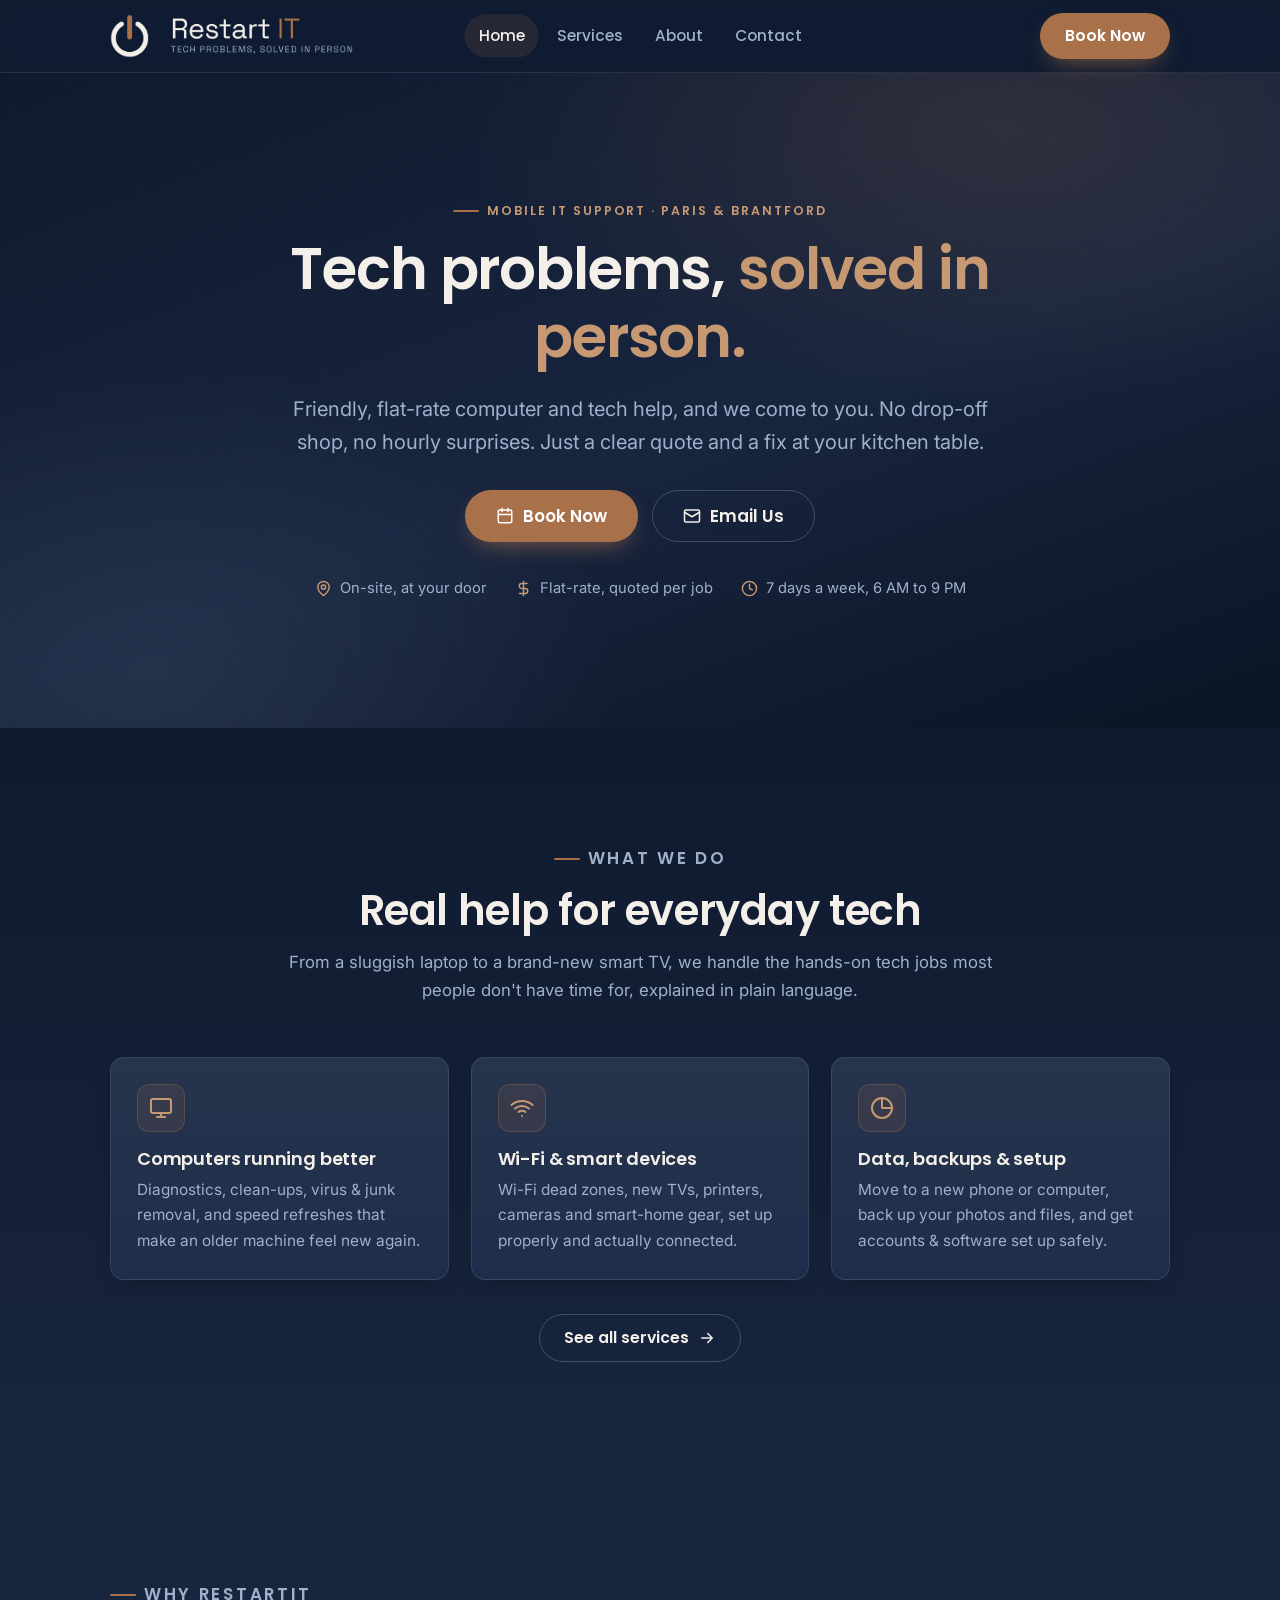
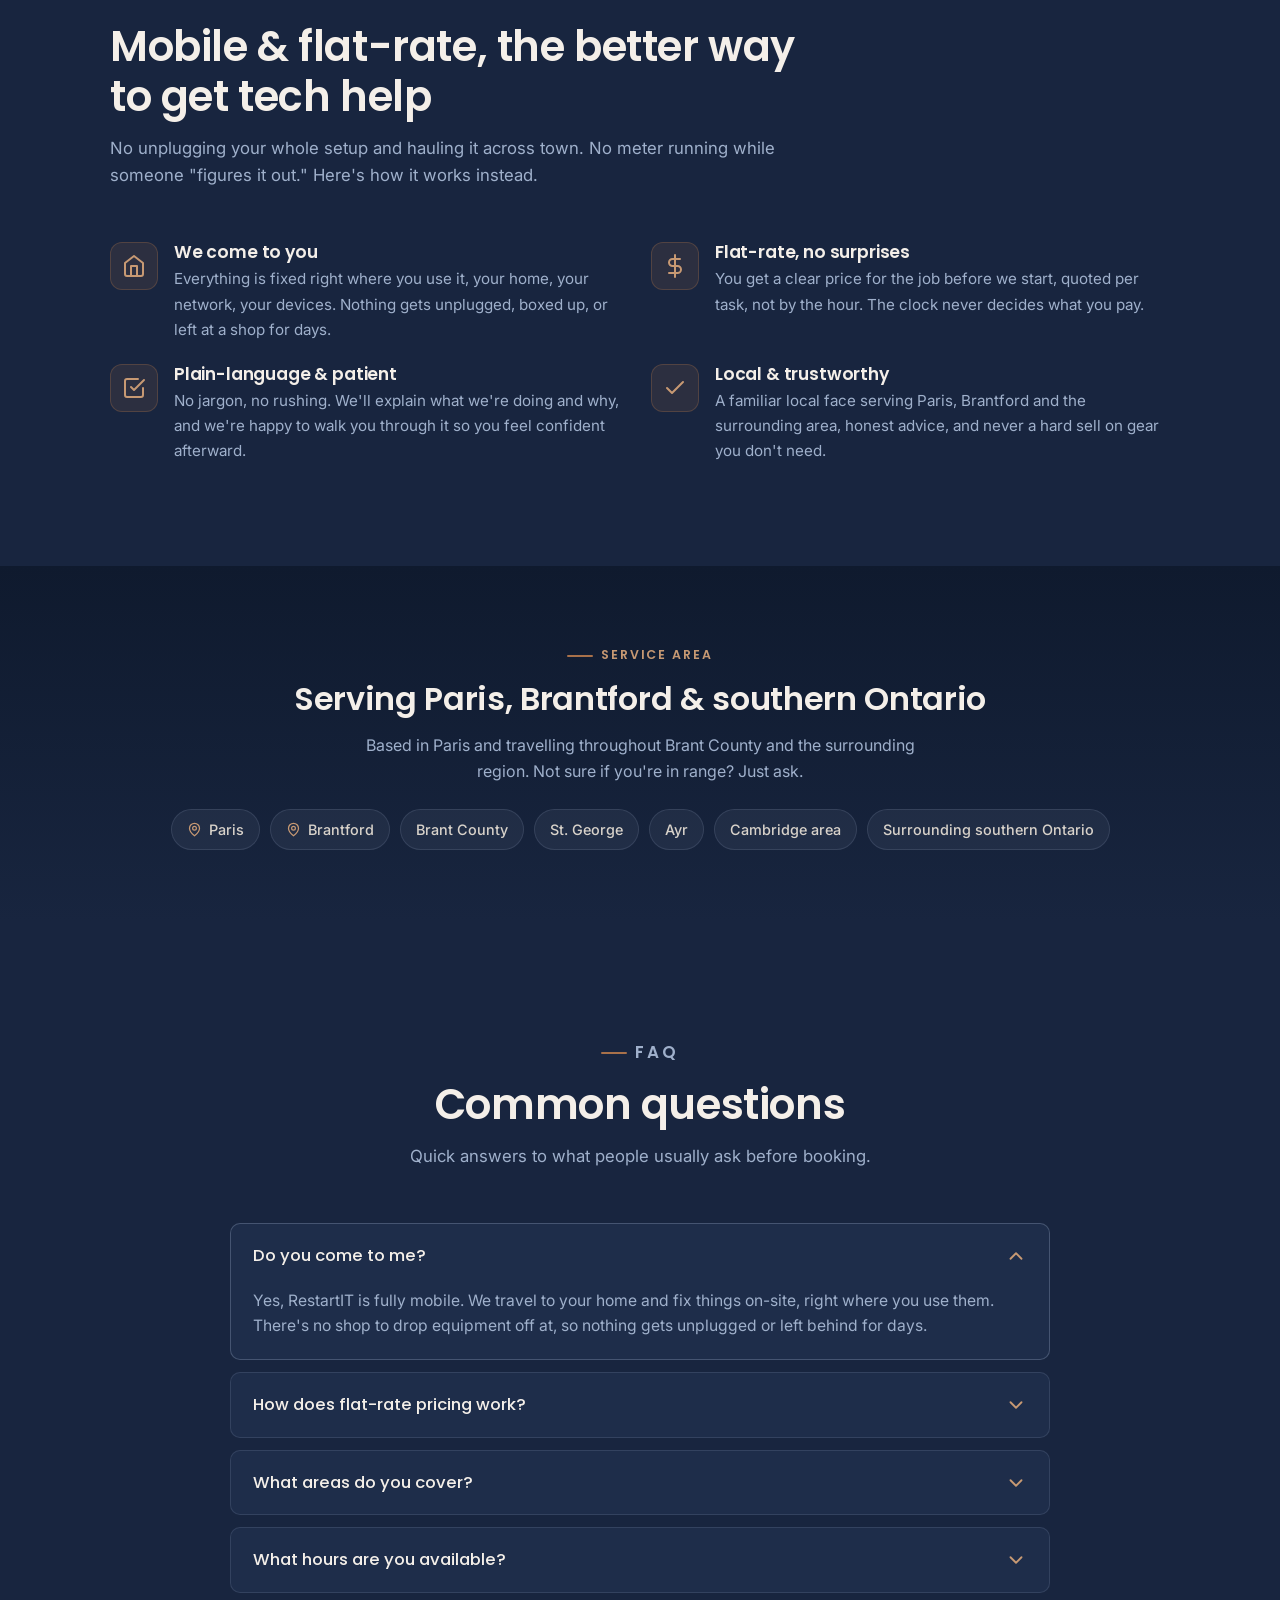
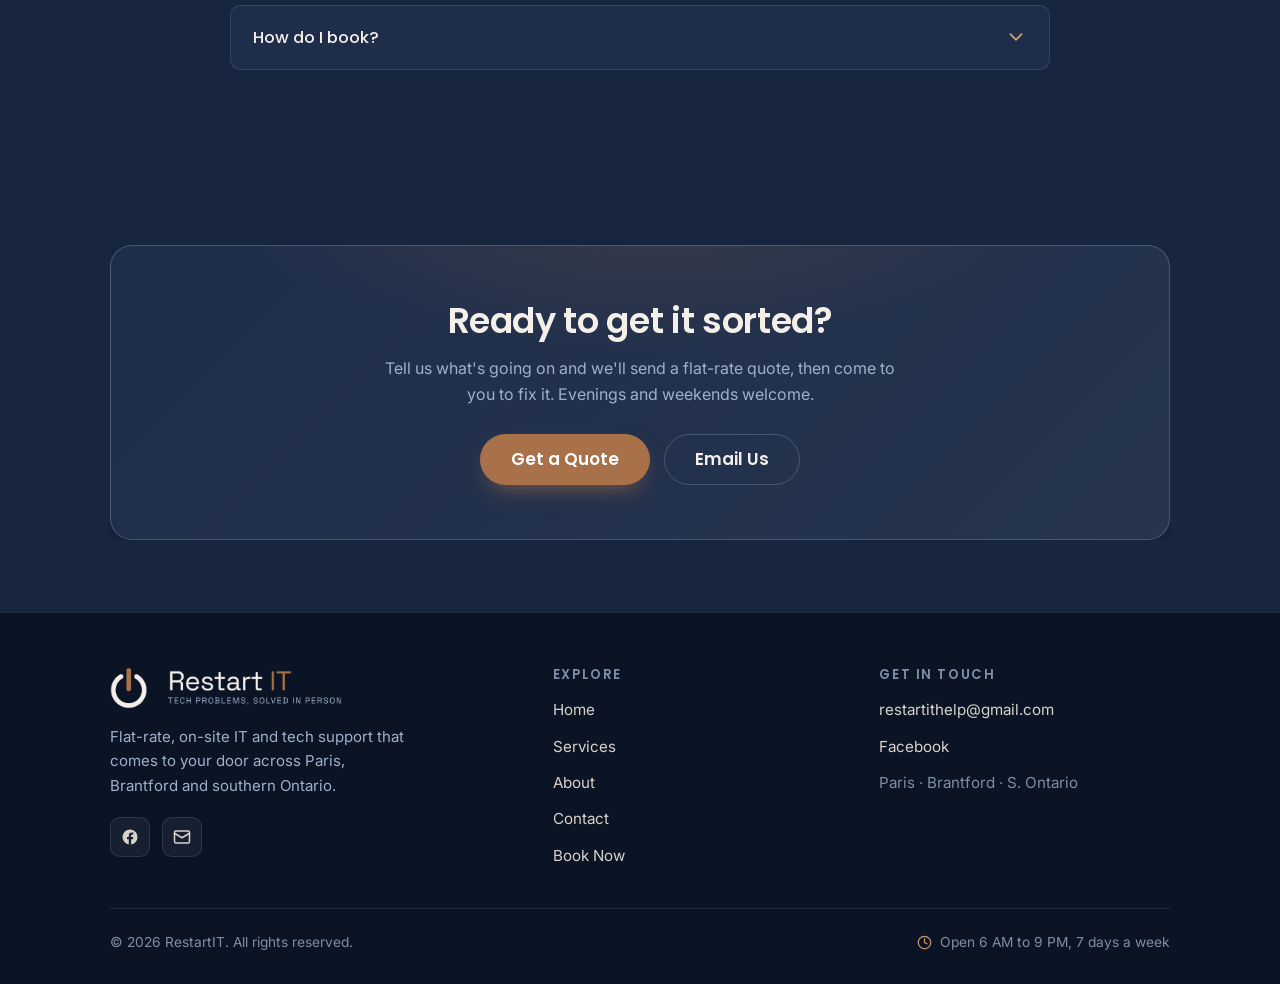
==== commit 162d86a9: "Remove phone from footer site-wide and Services page Phone/Call now appears only on the Contact page" ====
--- a/index.html
+++ b/index.html
@@ -286,9 +286,6 @@
             <a href="mailto:restartithelp@gmail.com" aria-label="Email RestartIT">
               <svg viewBox="0 0 24 24" fill="none" stroke="currentColor" stroke-width="2" stroke-linecap="round" stroke-linejoin="round"><rect x="2" y="4" width="20" height="16" rx="2"/><path d="m2 7 10 6 10-6"/></svg>
             </a>
-            <a href="tel:+15197711542" aria-label="Call RestartIT">
-              <svg viewBox="0 0 24 24" fill="none" stroke="currentColor" stroke-width="2" stroke-linecap="round" stroke-linejoin="round"><path d="M22 16.9v3a2 2 0 0 1-2.2 2 19.8 19.8 0 0 1-8.6-3.1 19.5 19.5 0 0 1-6-6 19.8 19.8 0 0 1-3.1-8.7A2 2 0 0 1 4.1 2h3a2 2 0 0 1 2 1.7c.1 1 .4 1.9.7 2.8a2 2 0 0 1-.5 2.1L8.1 9.9a16 16 0 0 0 6 6l1.3-1.3a2 2 0 0 1 2.1-.4c.9.3 1.8.6 2.8.7a2 2 0 0 1 1.7 2z"/></svg>
-            </a>
           </div>
         </div>
         <div class="footer-col">
@@ -305,7 +302,6 @@
           <h4>Get in touch</h4>
           <ul>
             <li><a href="mailto:restartithelp@gmail.com">restartithelp@gmail.com</a></li>
-            <li><a href="tel:+15197711542">519-771-1542</a></li>
             <li><a href="https://www.facebook.com/profile.php?id=61590920739980" target="_blank" rel="noopener">Facebook</a></li>
             <li><span class="muted">Paris · Brantford · S. Ontario</span></li>
           </ul>
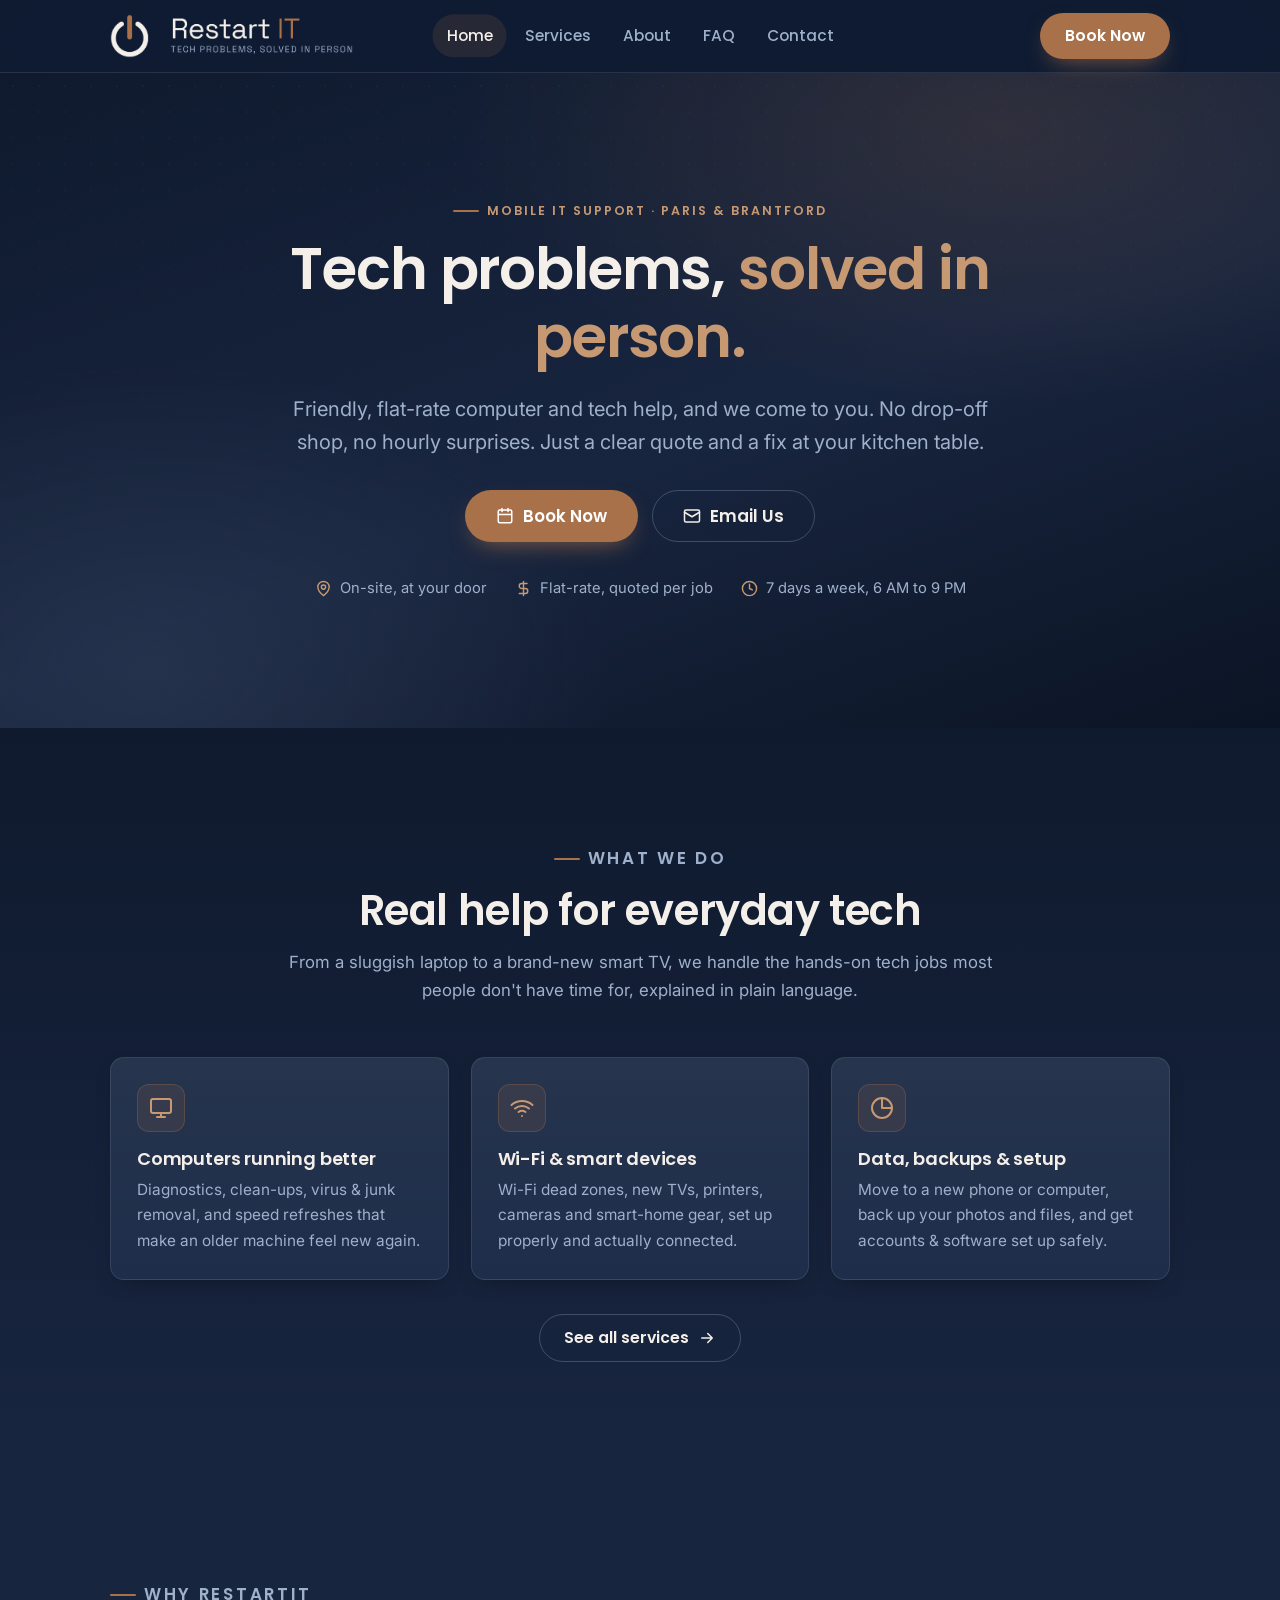
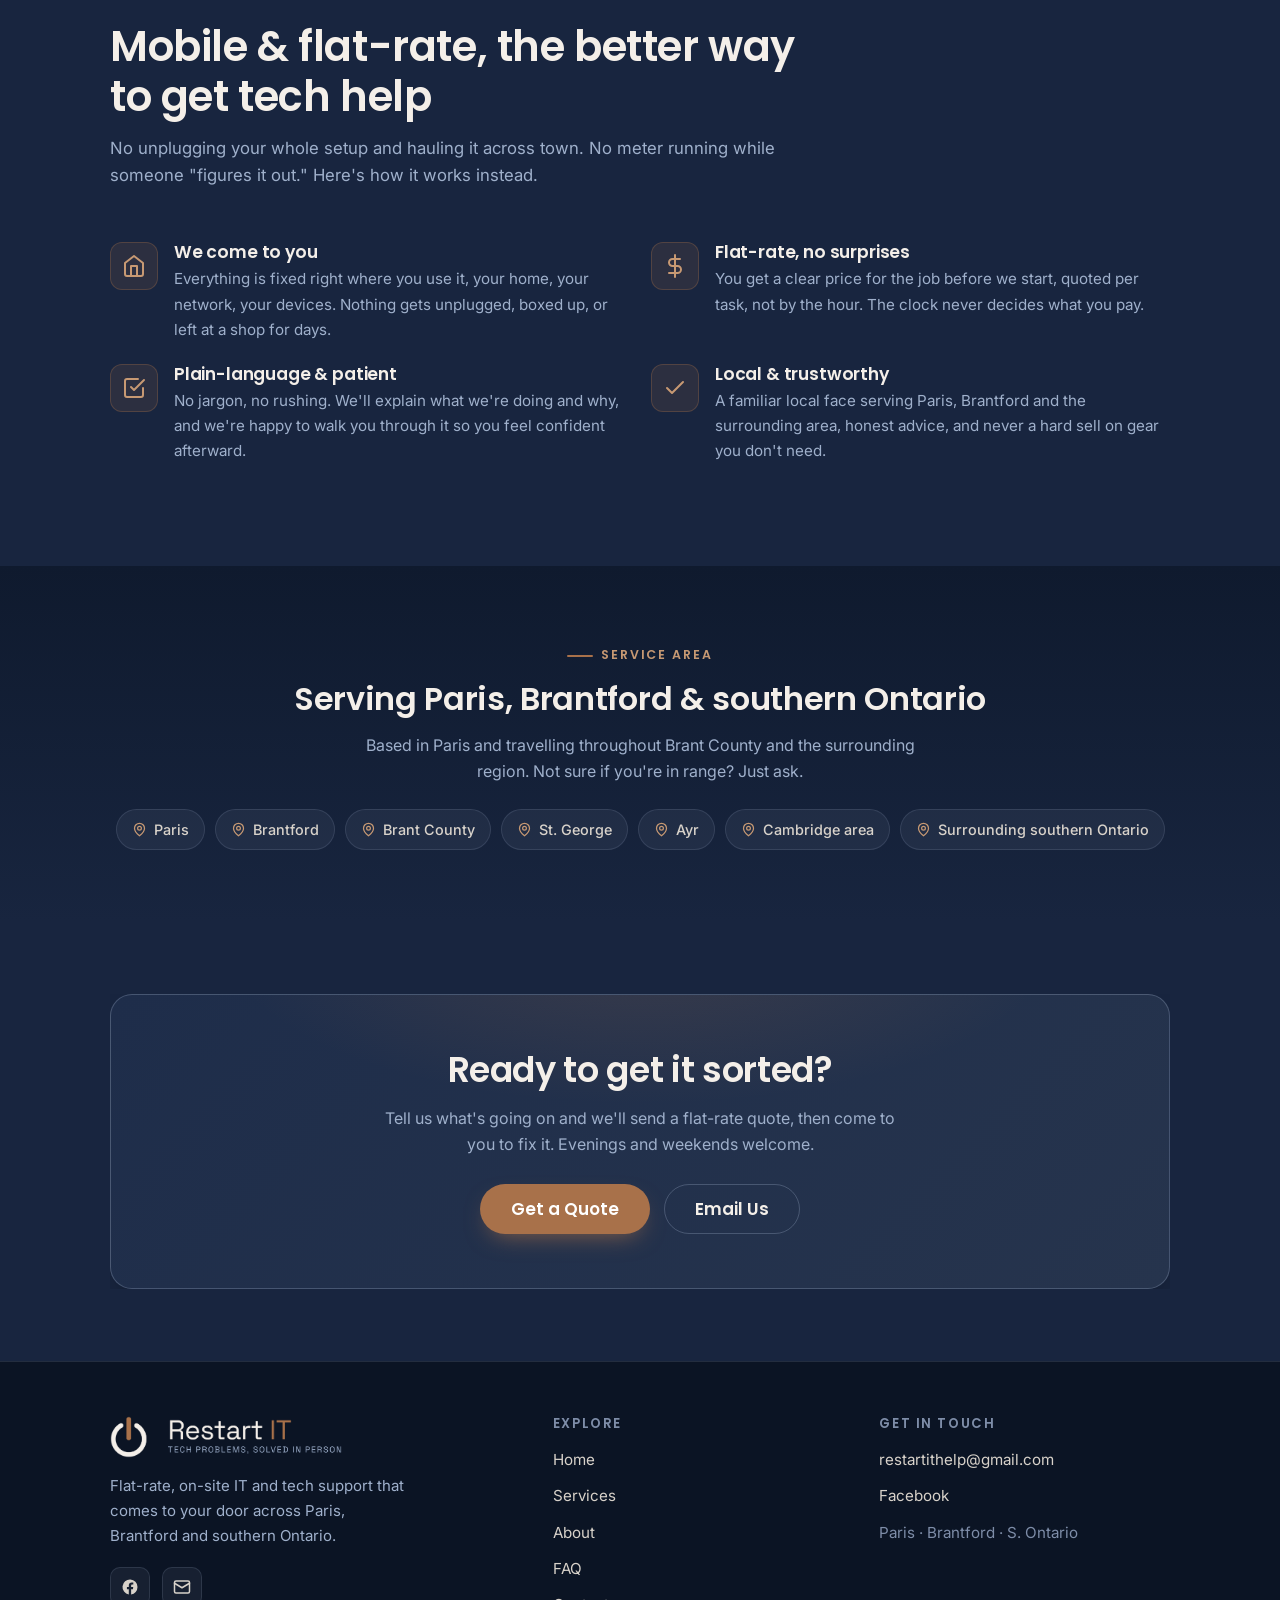
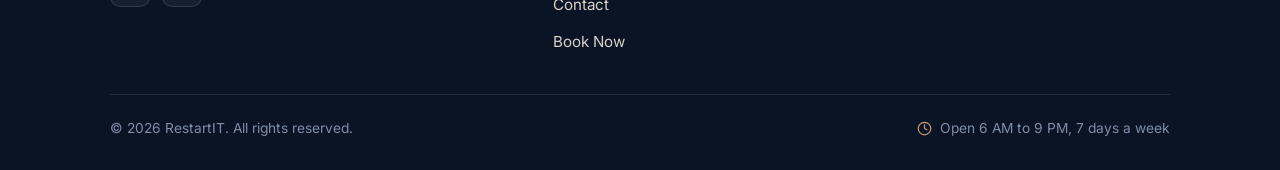
==== commit 2120b196: "Move FAQ to its own page and unify service-area chips - New faq.html (accordion + FAQPage schema); r" ====
--- a/index.html
+++ b/index.html
@@ -70,6 +70,7 @@
             <a href="index.html" aria-current="page">Home</a>
             <a href="services.html">Services</a>
             <a href="about.html">About</a>
+            <a href="faq.html">FAQ</a>
             <a href="contact.html">Contact</a>
           </div>
           <div class="nav__cta">
@@ -193,64 +194,11 @@
         <div class="chips reveal" style="justify-content:center">
           <span class="chip"><svg viewBox="0 0 24 24" fill="none" stroke="currentColor" stroke-width="2" stroke-linecap="round" stroke-linejoin="round"><path d="M20 10c0 6-8 12-8 12s-8-6-8-12a8 8 0 0 1 16 0z"/><circle cx="12" cy="10" r="3"/></svg>Paris</span>
           <span class="chip"><svg viewBox="0 0 24 24" fill="none" stroke="currentColor" stroke-width="2" stroke-linecap="round" stroke-linejoin="round"><path d="M20 10c0 6-8 12-8 12s-8-6-8-12a8 8 0 0 1 16 0z"/><circle cx="12" cy="10" r="3"/></svg>Brantford</span>
-          <span class="chip">Brant County</span>
-          <span class="chip">St. George</span>
-          <span class="chip">Ayr</span>
-          <span class="chip">Cambridge area</span>
-          <span class="chip">Surrounding southern Ontario</span>
-        </div>
-      </div>
-    </section>
-
-    <!-- ============ FAQ ============ -->
-    <section class="section" id="faq">
-      <div class="container">
-        <div class="section-head center reveal">
-          <p class="eyebrow" style="justify-content:center">FAQ</p>
-          <h2>Common questions</h2>
-          <p>Quick answers to what people usually ask before booking.</p>
-        </div>
-        <div class="faq reveal">
-          <details open>
-            <summary>Do you come to me?
-              <svg class="chev" viewBox="0 0 24 24" fill="none" stroke="currentColor" stroke-width="2" stroke-linecap="round" stroke-linejoin="round"><path d="M6 9l6 6 6-6"/></svg>
-            </summary>
-            <div class="faq__body">
-              <p>Yes, RestartIT is fully mobile. We travel to your home and fix things on-site, right where you use them. There's no shop to drop equipment off at, so nothing gets unplugged or left behind for days.</p>
-            </div>
-          </details>
-          <details>
-            <summary>How does flat-rate pricing work?
-              <svg class="chev" viewBox="0 0 24 24" fill="none" stroke="currentColor" stroke-width="2" stroke-linecap="round" stroke-linejoin="round"><path d="M6 9l6 6 6-6"/></svg>
-            </summary>
-            <div class="faq__body">
-              <p>Every job is quoted as a flat rate up front, based on the task, not an hourly meter. You'll know the price before any work begins, so there are no surprises on the bill. Tell us what's going on and we'll give you a clear quote.</p>
-            </div>
-          </details>
-          <details>
-            <summary>What areas do you cover?
-              <svg class="chev" viewBox="0 0 24 24" fill="none" stroke="currentColor" stroke-width="2" stroke-linecap="round" stroke-linejoin="round"><path d="M6 9l6 6 6-6"/></svg>
-            </summary>
-            <div class="faq__body">
-              <p>We're based in Paris and serve Brantford, Brant County and the surrounding southern Ontario region. If you're a little outside that area, reach out anyway, we're often able to travel a bit further.</p>
-            </div>
-          </details>
-          <details>
-            <summary>What hours are you available?
-              <svg class="chev" viewBox="0 0 24 24" fill="none" stroke="currentColor" stroke-width="2" stroke-linecap="round" stroke-linejoin="round"><path d="M6 9l6 6 6-6"/></svg>
-            </summary>
-            <div class="faq__body">
-              <p>We're available 6 AM to 9 PM, seven days a week, including evenings and weekends. Send your request any time and we'll get back to you to arrange a visit that suits your schedule.</p>
-            </div>
-          </details>
-          <details>
-            <summary>How do I book?
-              <svg class="chev" viewBox="0 0 24 24" fill="none" stroke="currentColor" stroke-width="2" stroke-linecap="round" stroke-linejoin="round"><path d="M6 9l6 6 6-6"/></svg>
-            </summary>
-            <div class="faq__body">
-              <p>The fastest way is the <a href="https://forms.gle/L2N94EabjLBqyMtm6" target="_blank" rel="noopener">online booking form</a>: tell us what you need and we'll follow up with a quote and a time. You can also email us at <a href="mailto:restartithelp@gmail.com">restartithelp@gmail.com</a>.</p>
-            </div>
-          </details>
+          <span class="chip"><svg viewBox="0 0 24 24" fill="none" stroke="currentColor" stroke-width="2" stroke-linecap="round" stroke-linejoin="round"><path d="M20 10c0 6-8 12-8 12s-8-6-8-12a8 8 0 0 1 16 0z"/><circle cx="12" cy="10" r="3"/></svg>Brant County</span>
+          <span class="chip"><svg viewBox="0 0 24 24" fill="none" stroke="currentColor" stroke-width="2" stroke-linecap="round" stroke-linejoin="round"><path d="M20 10c0 6-8 12-8 12s-8-6-8-12a8 8 0 0 1 16 0z"/><circle cx="12" cy="10" r="3"/></svg>St. George</span>
+          <span class="chip"><svg viewBox="0 0 24 24" fill="none" stroke="currentColor" stroke-width="2" stroke-linecap="round" stroke-linejoin="round"><path d="M20 10c0 6-8 12-8 12s-8-6-8-12a8 8 0 0 1 16 0z"/><circle cx="12" cy="10" r="3"/></svg>Ayr</span>
+          <span class="chip"><svg viewBox="0 0 24 24" fill="none" stroke="currentColor" stroke-width="2" stroke-linecap="round" stroke-linejoin="round"><path d="M20 10c0 6-8 12-8 12s-8-6-8-12a8 8 0 0 1 16 0z"/><circle cx="12" cy="10" r="3"/></svg>Cambridge area</span>
+          <span class="chip"><svg viewBox="0 0 24 24" fill="none" stroke="currentColor" stroke-width="2" stroke-linecap="round" stroke-linejoin="round"><path d="M20 10c0 6-8 12-8 12s-8-6-8-12a8 8 0 0 1 16 0z"/><circle cx="12" cy="10" r="3"/></svg>Surrounding southern Ontario</span>
         </div>
       </div>
     </section>
@@ -294,6 +242,7 @@
             <li><a href="index.html">Home</a></li>
             <li><a href="services.html">Services</a></li>
             <li><a href="about.html">About</a></li>
+            <li><a href="faq.html">FAQ</a></li>
             <li><a href="contact.html">Contact</a></li>
             <li><a href="https://forms.gle/L2N94EabjLBqyMtm6" target="_blank" rel="noopener">Book Now</a></li>
           </ul>
--- a/css/styles.css
+++ b/css/styles.css
@@ -147,7 +147,7 @@
 .nav[data-open="true"] .nav__toggle .icon-open { display: none; }
 .nav[data-open="true"] .nav__toggle .icon-close { display: block; }
 
-@media (max-width: 960px) {
+@media (max-width: 1000px) {
   .nav__toggle { display: inline-flex; }
   .nav__menu {
     position: fixed; inset: var(--header-h) 0 auto 0;
